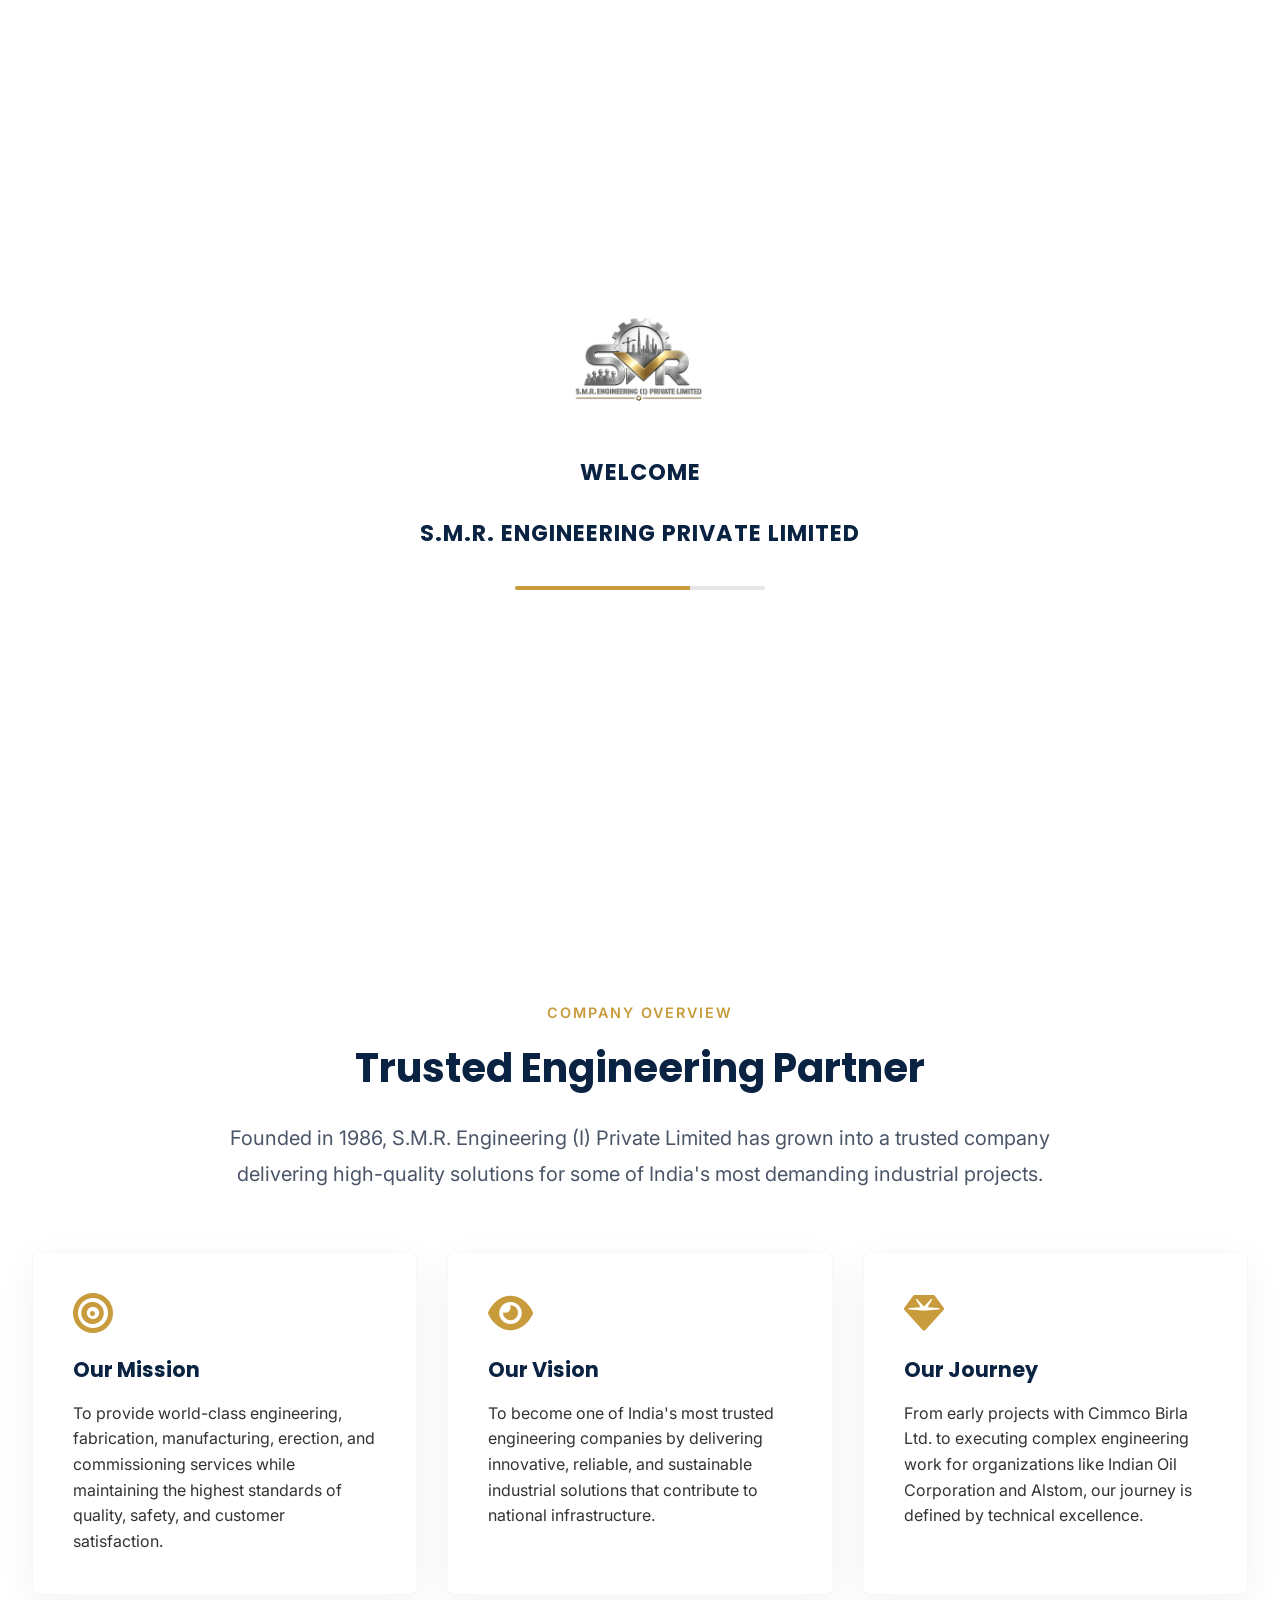
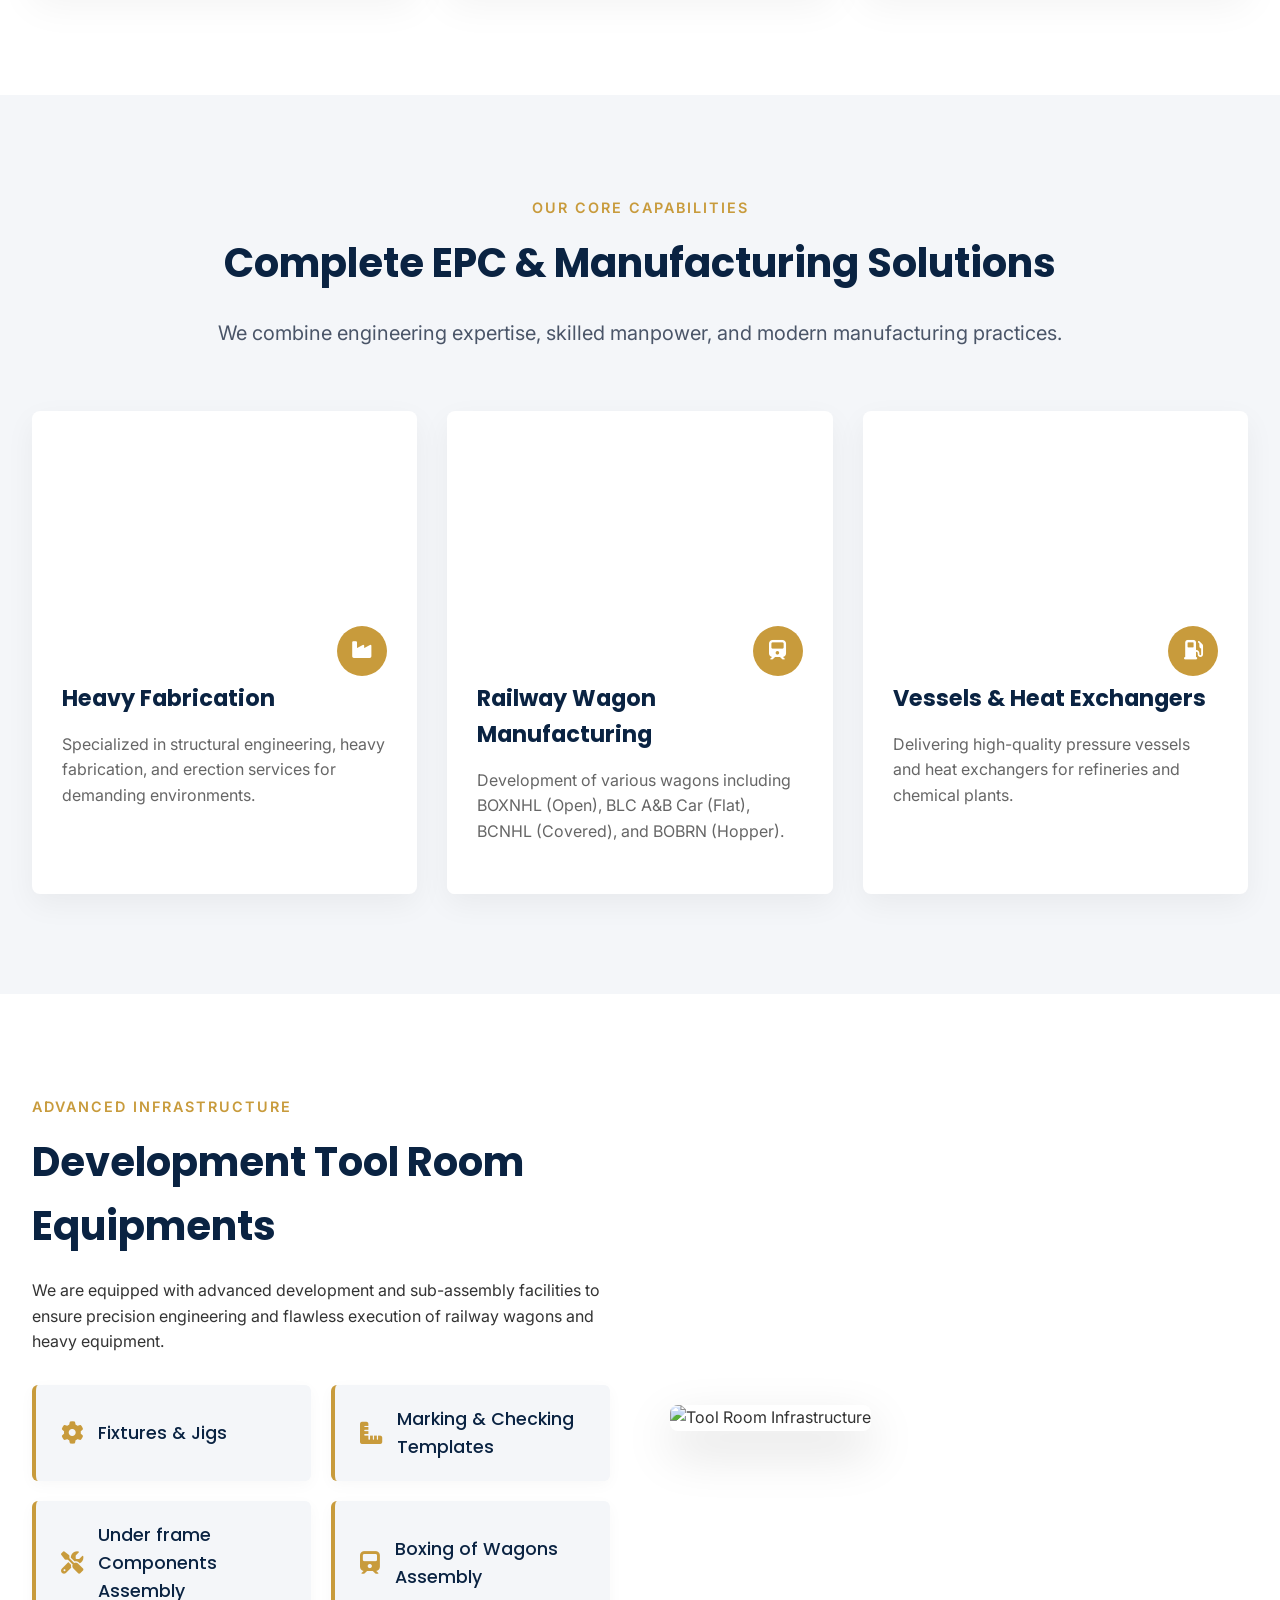
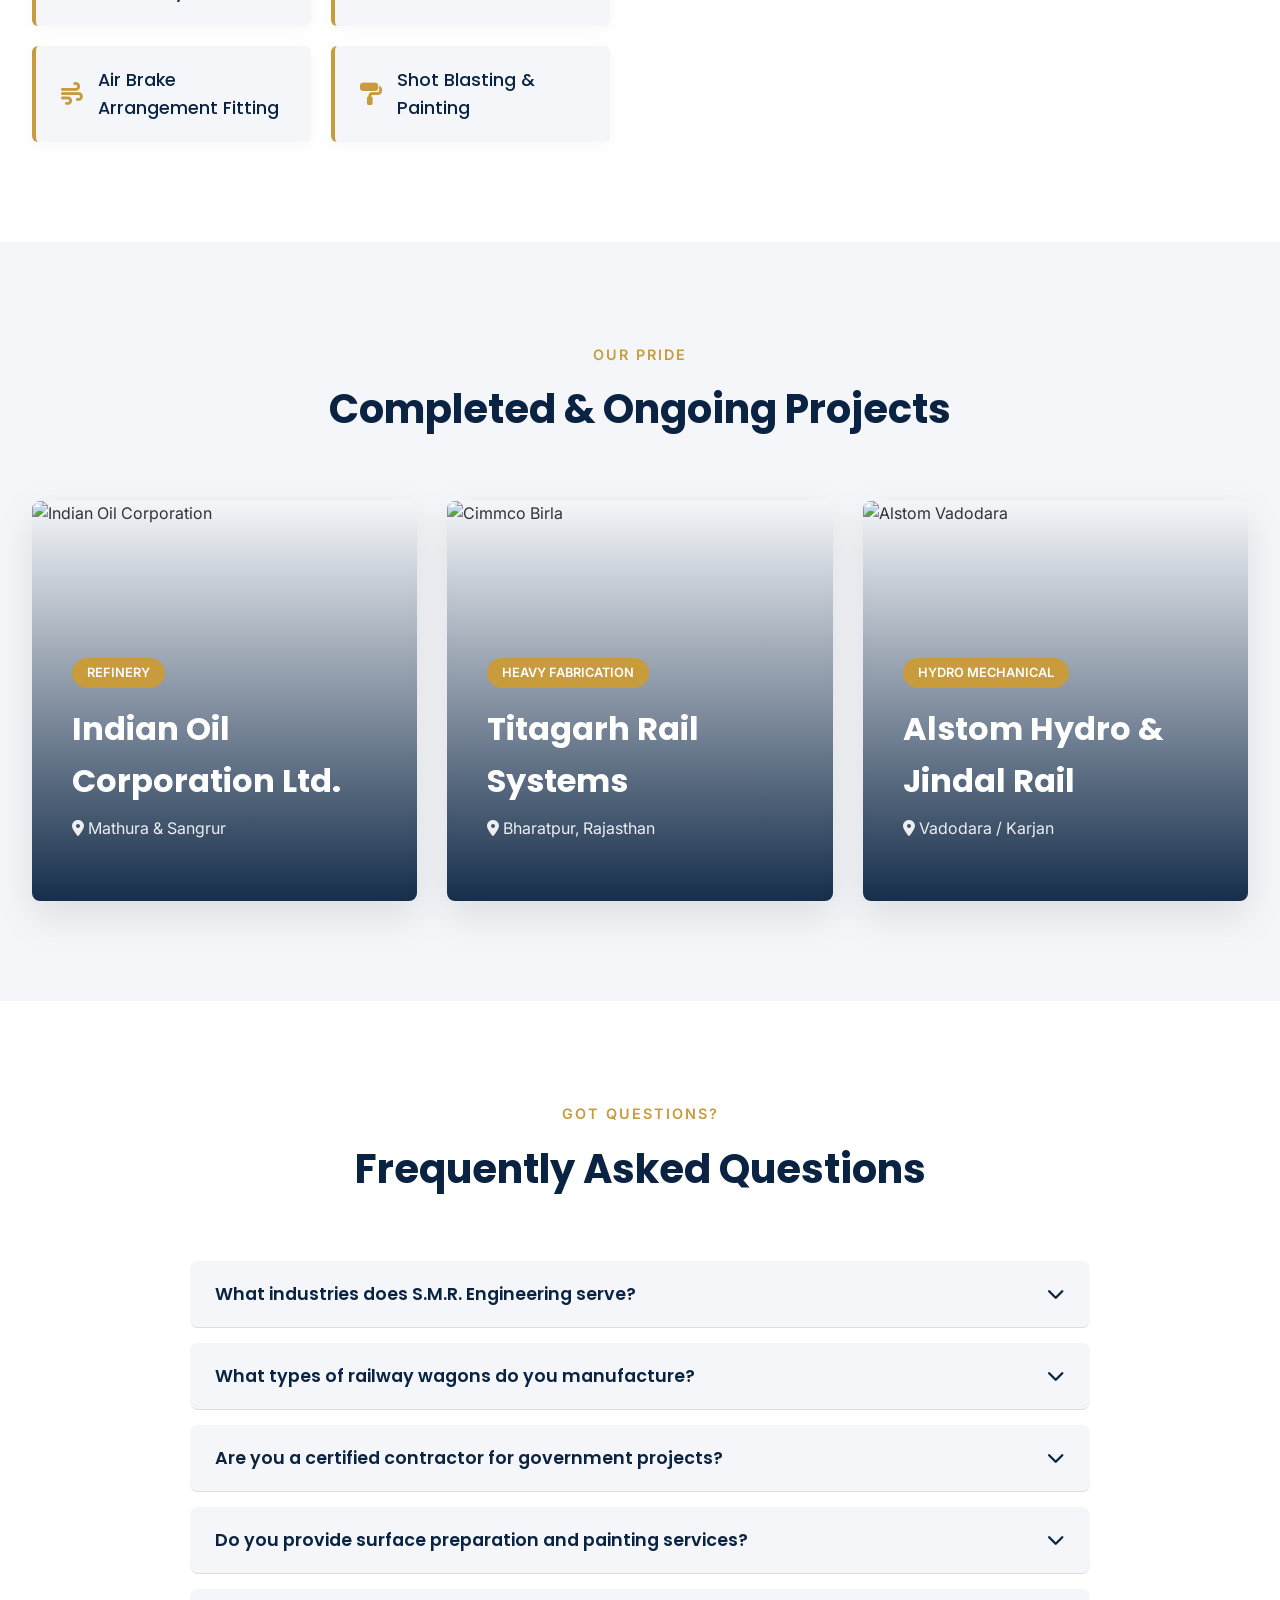
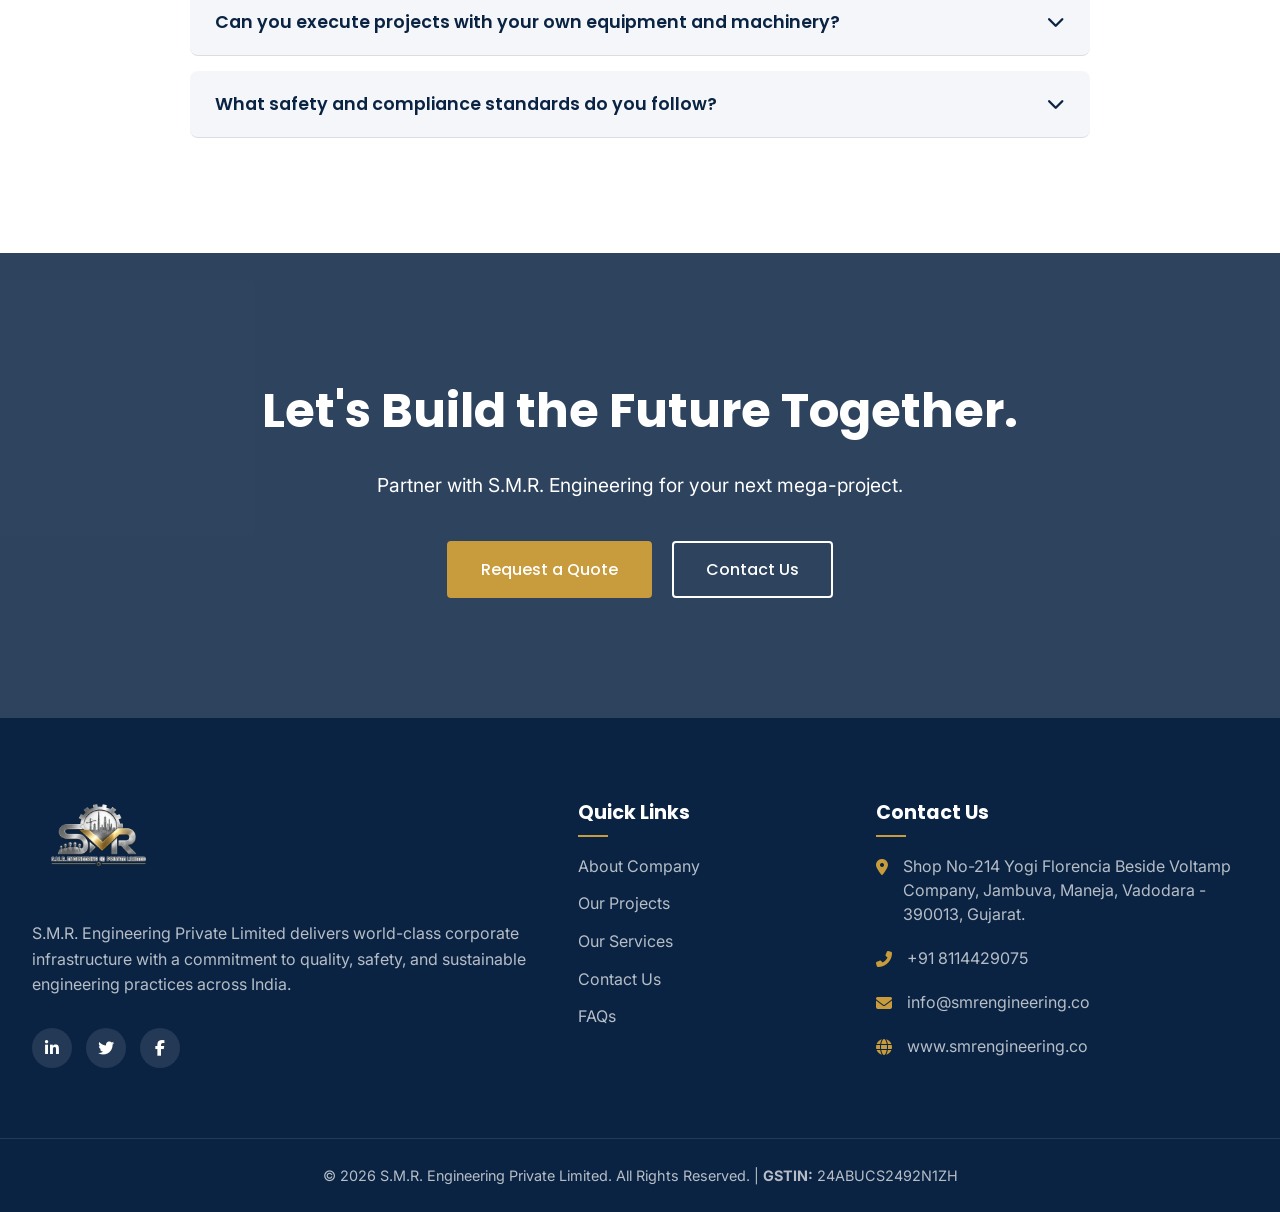
==== index.html @ 64e27d2d "Add files via upload" ====
<!DOCTYPE html>
<html lang="en">
<head>
    <meta charset="UTF-8">
    <meta name="viewport" content="width=device-width, initial-scale=1.0">
    <title>S.M.R. Engineering (I) Private Limited | Engineering Excellence</title>
    <!-- Google Fonts -->
    <link href="https://fonts.googleapis.com/css2?family=Inter:wght@300;400;500;600&family=Poppins:wght@400;500;600;700&display=swap" rel="stylesheet">
    <!-- FontAwesome -->
    <link rel="stylesheet" href="https://cdnjs.cloudflare.com/ajax/libs/font-awesome/6.4.0/css/all.min.css">
    <link rel="stylesheet" href="style.css">
    
    <!-- Custom Styles for Preloader & New Fixes -->
    <style>
        /* Preloader Styles */
        .preloader {
            position: fixed; top: 0; left: 0; width: 100%; height: 100vh;
            background-color: var(--white); z-index: 999999;
            display: flex; justify-content: center; align-items: center;
        }
        .preloader-content {
            text-align: center; display: flex; flex-direction: column;
            align-items: center; gap: 15px;
        }
        .preloader-logo {
            max-height: 120px; width: auto; opacity: 0; transform: translateY(20px);
        }
        .preloader-text {
            font-family: var(--font-primary); color: var(--navy);
            font-size: 1.4rem; font-weight: 700; letter-spacing: 1px;
            opacity: 0; transform: translateY(20px); margin-top: 10px;
        }
        .loading-bar-container {
            width: 250px; height: 4px; background: rgba(0, 0, 0, 0.1);
            border-radius: 4px; margin-top: 20px; overflow: hidden; opacity: 0;
        }
        .loading-progress {
            width: 0%; height: 100%; background: var(--gold);
        }

        /* Logo Adjustment - Increased Size */
        .logo {
            display: flex;
            align-items: center;
        }
        .logo img {
            max-height: 90px;
            width: auto;
            object-fit: contain;
            transition: all 0.3s ease;
        }

        /* Navbar background adjust for bigger logo */
        .navbar.scrolled .logo img {
            max-height: 70px; 
        }

        /* Hero Section Adjustments - Fixed Overlap & Text Alignment */
        .hero {
            position: relative;
            height: 100vh;
            min-height: 750px;
            display: flex;
            align-items: center;
            justify-content: flex-start;
            overflow: hidden;
            padding-top: 120px; 
        }
        .hero-bg {
            position: absolute; top: 0; left: 0; width: 100%; height: 100%;
            background: url('https://images.unsplash.com/photo-1504307651254-35680f356dfd?auto=format&fit=crop&w=1920&q=80') center/cover no-repeat;
            z-index: 1;
        }
        .hero-overlay {
            position: absolute; top: 0; left: 0; width: 100%; height: 100%;
            background: linear-gradient(90deg, rgba(10,35,66,0.95) 0%, rgba(10,35,66,0.75) 50%, rgba(10,35,66,0.4) 100%); 
            z-index: 2;
        }
        .hero-content {
            position: relative; 
            z-index: 3; 
            color: var(--white); 
            max-width: 900px; /* Increased width to prevent awkward text breaking */
            text-align: left;
            margin-top: 20px; 
        }
        
        /* Typography spacing adjustments in hero */
        .hero-subtitle {
            margin-bottom: 20px;
            font-size: 1.3rem;
        }
        .hero-title {
            margin-bottom: 30px;
            line-height: 1.15;
            white-space: nowrap; /* Prevents random word drops if container gets small */
        }
        .hero-desc {
            margin-bottom: 40px;
            font-size: 1.25rem;
            max-width: 750px; 
            line-height: 1.7;
            white-space: normal;
        }
        
        /* Modernized About Section Text */
        .modern-lead-text {
            font-family: var(--font-secondary);
            font-size: 1.25rem;
            color: #4a5568;
            max-width: 900px;
            margin: 20px auto 40px;
            line-height: 1.8;
            font-weight: 400;
            text-align: center;
        }

        /* Tool Room Grid Layout (Pop-out Cards) */
        .tool-room-grid {
            display: grid;
            grid-template-columns: repeat(2, 1fr);
            gap: 20px;
            margin-top: 30px;
        }
        .tool-card {
            background: var(--light-gray);
            padding: 20px 25px;
            border-left: 4px solid var(--gold);
            display: flex;
            align-items: center;
            gap: 15px;
            font-family: var(--font-primary);
            font-size: 1.1rem;
            font-weight: 500;
            color: var(--navy);
            border-radius: 6px;
            box-shadow: 0 4px 15px rgba(0,0,0,0.03);
            transition: box-shadow 0.3s ease;
        }
        .tool-card:hover { box-shadow: 0 10px 25px rgba(0,0,0,0.1); }
        .tool-card i { color: var(--gold); font-size: 1.4rem; }

        /* Extended Grid Styles */
        .projects-grid-large, .services-grid-large {
            display: grid;
            grid-template-columns: repeat(auto-fit, minmax(350px, 1fr));
            gap: 30px;
            margin-top: 40px;
        }
        
        /* FAQ Section Styles */
        .faq-section { background-color: var(--white); }
        .faq-container { max-width: 900px; margin: 0 auto; }
        .faq-item {
            border-bottom: 1px solid rgba(0,0,0,0.1);
            margin-bottom: 15px; border-radius: 8px;
            background: var(--light-gray); overflow: hidden;
        }
        .faq-question {
            width: 100%; text-align: left; padding: 20px 25px;
            background: none; border: none; font-size: 1.1rem;
            font-family: var(--font-primary); font-weight: 600;
            color: var(--navy); cursor: pointer;
            display: flex; justify-content: space-between; align-items: center;
            transition: var(--transition);
        }
        .faq-question:hover { color: var(--gold); }
        .faq-question.active i { transform: rotate(180deg); }
        .faq-answer {
            max-height: 0; overflow: hidden; transition: max-height 0.4s ease-out;
            background: var(--white); padding: 0 25px;
        }
        .faq-answer p { padding: 15px 0 25px 0; color: var(--dark-gray); }

        /* Footer Extra Styling */
        .footer-col ul.contact-info li { margin-bottom: 20px; line-height: 1.5; }

        @media (max-width: 992px) {
            .hero-title { white-space: normal; } /* Allow wrapping on tablets/mobile */
        }

        @media (max-width: 768px) {
            .tool-room-grid { grid-template-columns: 1fr; }
            .hero-content { text-align: center; margin: 0 auto; }
            .preloader-text { font-size: 1.1rem; padding: 0 15px; }
            .logo img { max-height: 60px; }
            .hero-title { white-space: normal; font-size: 2.8rem; }
        }
    </style>
</head>
<body>
    <!-- PRELOADER -->
    <div class="preloader">
        <div class="preloader-content">
            <img src="logo.png" alt="S.M.R. Engineering Logo" class="preloader-logo">
                        <h2 class="preloader-text">WELCOME</h2>
                         <h2 class="preloader-text">S.M.R. ENGINEERING PRIVATE LIMITED</h2>

            <div class="loading-bar-container">
                <div class="loading-progress"></div>
            </div>
        </div>
    </div>

    <!-- Custom Cursor & Scroll Progress -->
    <div class="cursor"></div>
    <div class="scroll-progress"></div>

    <!-- Navigation -->
    <header class="navbar">
        <div class="container nav-container">
            <a href="#" class="logo">
                <img src="logo.png" alt="S.M.R. Engineering Logo">
            </a>
            <nav class="nav-links">
                <a href="index.html" class="active">Home</a>
                <a href="about.html">About</a>
               
                    <a href="services.html">Services</a>
                    
                
                <a href="projects.html">Projects</a>
                <a href="contact.html">Contact</a>
            </nav>
            <div class="nav-actions">
                <i class="fas fa-search search-icon"></i>
                <a href="contact.html" class="btn btn-primary">Get In Touch</a>
                <div class="hamburger"><i class="fas fa-bars"></i></div>
            </div>
        </div>
    </header>

    <!-- Hero Section -->
    <section id="home" class="hero">
        <div class="hero-bg"></div>
        <div class="hero-overlay"></div>
        <div class="floating-shapes">
            <div class="shape shape-1"></div>
            <div class="shape shape-2"></div>
        </div>
        <div class="container hero-content">
            <h2 class="hero-subtitle gs-reveal">Engineering Excellence Since 1986</h2>
            
            <!-- FIXED HERO TITLE: Broken perfectly into two lines -->
            <h1 class="hero-title gs-reveal">Delivering Solutions <br>for <span>India's Infrastructure</span></h1>
            
            <p class="hero-desc gs-reveal">Precision-engineered manufacturing, fabrication, erection, and commissioning solutions for the energy, railway, and industrial sectors.</p>
            <div class="hero-btns gs-reveal">
                <a href="#services" class="btn btn-primary">Explore Capabilities</a>
                <a href="#projects" class="btn btn-secondary">View All Projects</a>
            </div>
        </div>
    </section>

    <!-- About Section -->
    <section id="about" class="about section-padding">
        <div class="container">
            <div class="section-heading text-center gs-fade-up">
                <span class="gold-text">Company Overview</span>
                <h2>Trusted Engineering Partner</h2>
                <p class="modern-lead-text">Founded in 1986, S.M.R. Engineering (I) Private Limited has grown into a trusted company delivering high-quality solutions for some of India's most demanding industrial projects.</p>
            </div>
            <div class="about-grid">
                <div class="about-card gs-fade-up">
                    <i class="fas fa-bullseye gold-text"></i>
                    <h3>Our Mission</h3>
                    <p>To provide world-class engineering, fabrication, manufacturing, erection, and commissioning services while maintaining the highest standards of quality, safety, and customer satisfaction.</p>
                </div>
                <div class="about-card gs-fade-up" data-delay="0.2">
                    <i class="fas fa-eye gold-text"></i>
                    <h3>Our Vision</h3>
                    <p>To become one of India's most trusted engineering companies by delivering innovative, reliable, and sustainable industrial solutions that contribute to national infrastructure.</p>
                </div>
                <div class="about-card gs-fade-up" data-delay="0.4">
                    <i class="fas fa-gem gold-text"></i>
                    <h3>Our Journey</h3>
                    <p>From early projects with Cimmco Birla Ltd. to executing complex engineering work for organizations like Indian Oil Corporation and Alstom, our journey is defined by technical excellence.</p>
                </div>
            </div>
        </div>
    </section>

    <!-- Comprehensive Services Section -->
    <section id="services" class="services section-padding bg-light">
        <div class="container">
            <div class="section-heading text-center gs-fade-up">
                <span class="gold-text">Our Core Capabilities</span>
                <h2>Complete EPC & Manufacturing Solutions</h2>
                <p class="modern-lead-text">We combine engineering expertise, skilled manpower, and modern manufacturing practices.</p>
            </div>
            <div class="services-grid-large">
                <div class="service-card gs-fade-up">
                    <div class="service-img" style="background-image: url('https://encrypted-tbn0.gstatic.com/images?q=tbn:ANd9GcSjvYBiseQlT4RLJudon-toMtkD04hucP8PpcgljCnPtg&s=10')"></div>
                    <div class="service-content">
                        <i class="fas fa-industry service-icon"></i>
                        <h3>Heavy Fabrication</h3>
                        <p>Specialized in structural engineering, heavy fabrication, and erection services for demanding environments.</p>
                    </div>
                </div>
                <div class="service-card gs-fade-up">
                    <div class="service-img" style="background-image: url('https://images.unsplash.com/photo-1581094288338-2314dddb7ece?auto=format&fit=crop&w=800&q=80')"></div>
                    <div class="service-content">
                        <i class="fas fa-train service-icon"></i>
                        <h3>Railway Wagon Manufacturing</h3>
                        <p>Development of various wagons including BOXNHL (Open), BLC A&B Car (Flat), BCNHL (Covered), and BOBRN (Hopper).</p>
                    </div>
                </div>
                <div class="service-card gs-fade-up">
                    <div class="service-img" style="background-image: url('https://images.unsplash.com/photo-1486406146926-c627a92ad1ab?auto=format&fit=crop&w=800&q=80')"></div>
                    <div class="service-content">
                        <i class="fas fa-gas-pump service-icon"></i>
                        <h3>Vessels & Heat Exchangers</h3>
                        <p>Delivering high-quality pressure vessels and heat exchangers for refineries and chemical plants.</p>
                    </div>
                </div>
            </div>
        </div>
    </section>

    <!-- Deep Capabilities (Tool Room & Infrastructure) -->
    <section class="section-padding">
        <div class="container why-container">
            <div class="why-content gs-fade-right">
                <span class="gold-text">Advanced Infrastructure</span>
                <h2>Development Tool Room Equipments</h2>
                <p>We are equipped with advanced development and sub-assembly facilities to ensure precision engineering and flawless execution of railway wagons and heavy equipment.</p>
                
                <div class="tool-room-grid">
                    <div class="tool-card gs-pop-out"><i class="fas fa-cog"></i> <span>Fixtures & Jigs</span></div>
                    <div class="tool-card gs-pop-out" data-delay="0.1"><i class="fas fa-ruler-combined"></i> <span>Marking & Checking Templates</span></div>
                    <div class="tool-card gs-pop-out" data-delay="0.2"><i class="fas fa-tools"></i> <span>Under frame Components Assembly</span></div>
                    <div class="tool-card gs-pop-out" data-delay="0.3"><i class="fas fa-train"></i> <span>Boxing of Wagons Assembly</span></div>
                    <div class="tool-card gs-pop-out" data-delay="0.4"><i class="fas fa-wind"></i> <span>Air Brake Arrangement Fitting</span></div>
                    <div class="tool-card gs-pop-out" data-delay="0.5"><i class="fas fa-paint-roller"></i> <span>Shot Blasting & Painting</span></div>
                </div>

            </div>
            <div class="why-image gs-fade-left">
                <img src="https://images.unsplash.com/photo-1531834685032-c34bf0d84c77?auto=format&fit=crop&w=1000&q=80" alt="Tool Room Infrastructure">
            </div>
        </div>
    </section>

    <!-- Comprehensive Projects Section -->
    <section id="projects" class="projects section-padding bg-light">
        <div class="container">
            <div class="section-heading text-center gs-fade-up">
                <span class="gold-text">Our Pride</span>
                <h2>Completed & Ongoing Projects</h2>
            </div>
            <div class="projects-grid-large">
                <div class="project-card gs-fade-up">
                    <img src="https://encrypted-tbn0.gstatic.com/images?q=tbn:ANd9GcSYn88-HJPNVUhd5ekK2JfJVM6t_qZe7926KegOgPh8jA&s=10" alt="Indian Oil Corporation">
                    <div class="project-overlay">
                        <span class="project-category">Refinery</span>
                        <h3>Indian Oil Corporation Ltd.</h3>
                        <p><i class="fas fa-map-marker-alt"></i> Mathura & Sangrur</p>
                    </div>
                </div>
                <div class="project-card gs-fade-up" data-delay="0.1">
                    <img src="https://images.unsplash.com/photo-1486325212027-8081e485255e?auto=format&fit=crop&w=800&q=80" alt="Cimmco Birla">
                    <div class="project-overlay">
                        <span class="project-category">Heavy Fabrication</span>
                        <h3>Titagarh Rail Systems</h3>
                        <p><i class="fas fa-map-marker-alt"></i> Bharatpur, Rajasthan</p>
                    </div>
                </div>
                <div class="project-card gs-fade-up" data-delay="0.2">
                    <img src="https://images.unsplash.com/photo-1581094288338-2314dddb7ece?auto=format&fit=crop&w=800&q=80" alt="Alstom Vadodara">
                    <div class="project-overlay">
                        <span class="project-category">Hydro Mechanical</span>
                        <h3>Alstom Hydro & Jindal Rail</h3>
                        <p><i class="fas fa-map-marker-alt"></i> Vadodara / Karjan</p>
                    </div>
                </div>
            </div>
        </div>
    </section>

    <!-- FAQs Section -->
    <section id="faq" class="faq-section section-padding">
        <div class="container">
            <div class="section-heading text-center gs-fade-up">
                <span class="gold-text">Got Questions?</span>
                <h2>Frequently Asked Questions</h2>
            </div>
            <div class="faq-container">
                <div class="faq-item gs-fade-up">
                    <button class="faq-question">What industries does S.M.R. Engineering serve? <i class="fas fa-chevron-down"></i></button>
                    <div class="faq-answer">
                        <p>We provide engineering, fabrication, and erection solutions for a wide range of industries including Infrastructure, Energy (Refineries), Railways, Cement Plants, and Heavy Engineering sectors.</p>
                    </div>
                </div>
                <div class="faq-item gs-fade-up">
                    <button class="faq-question">What types of railway wagons do you manufacture? <i class="fas fa-chevron-down"></i></button>
                    <div class="faq-answer">
                        <p>We specialize in the development of various wagons such as BOXNHL (Open), BLC A&B Car (Flat), BCNHL (Covered), and BOBRN (Hopper).</p>
                    </div>
                </div>
                <div class="faq-item gs-fade-up">
                    <button class="faq-question">Are you a certified contractor for government projects? <i class="fas fa-chevron-down"></i></button>
                    <div class="faq-answer">
                        <p>Yes, S.M.R. Engineering Co. is registered as an approved Class 'A' contractor with the Government of India and various private sector organizations.</p>
                    </div>
                </div>
                <div class="faq-item gs-fade-up">
                    <button class="faq-question">Do you provide surface preparation and painting services? <i class="fas fa-chevron-down"></i></button>
                    <div class="faq-answer">
                        <p>Yes, we have complete in-house facilities for Shot/Sand blasting and Painting works for heavy structural and mechanical equipment.</p>
                    </div>
                </div>
                <div class="faq-item gs-fade-up">
                    <button class="faq-question">Can you execute projects with your own equipment and machinery? <i class="fas fa-chevron-down"></i></button>
                    <div class="faq-answer">
                        <p>Yes, our company has the potential and flexibility to execute works with or without our own equipment, depending on project requirements. Consumables are provided free of cost.</p>
                    </div>
                </div>
                <div class="faq-item gs-fade-up">
                    <button class="faq-question">What safety and compliance standards do you follow? <i class="fas fa-chevron-down"></i></button>
                    <div class="faq-answer">
                        <p>We maintain a strong focus on safety, quality, and strict adherence to global standards. We also hold proper Labour Licenses equipped with E.S.I & P.F. facilities for our workforce.</p>
                    </div>
                </div>
            </div>
        </div>
    </section>

    <!-- CTA Section -->
    <section id="contact" class="cta">
        <div class="cta-overlay"></div>
        <div class="container cta-content text-center gs-fade-up">
            <h2>Let's Build the Future Together.</h2>
            <p>Partner with S.M.R. Engineering for your next mega-project.</p>
            <div class="cta-btns">
                <a href="#" class="btn btn-primary">Request a Quote</a>
                <a href="mailto:info@smrengineering.co" class="btn btn-secondary">Contact Us</a>
            </div>
        </div>
    </section>
    
    <!-- Footer Section -->
    <footer class="footer">
        <div class="container footer-grid">
            <div class="footer-col brand-col">
                <a href="#" class="logo">
                    <img src="logo.png" alt="S.M.R. Engineering Logo">
                </a>
                <p style="margin-top: 15px;">S.M.R. Engineering Private Limited delivers world-class corporate infrastructure with a commitment to quality, safety, and sustainable engineering practices across India.</p>
                <div class="social-links">
                    <a href="#"><i class="fab fa-linkedin-in"></i></a>
                    <a href="#"><i class="fab fa-twitter"></i></a>
                    <a href="#"><i class="fab fa-facebook-f"></i></a>
                </div>
            </div>
            <div class="footer-col">
                <h4>Quick Links</h4>
                <ul>
                    <li><a href="about.html">About Company</a></li>
                    <li><a href="projects.html">Our Projects</a></li>
                    <li><a href="services.html">Our Services</a></li>
                    <li><a href="contact.html">Contact Us</a></li>
                    <li><a href="faq.html">FAQs</a></li>
                </ul>
            </div>
            <div class="footer-col">
                <h4>Contact Us</h4>
                <ul class="contact-info">
                    <li><i class="fas fa-map-marker-alt"></i> Shop No-214 Yogi Florencia Beside Voltamp Company, Jambuva, Maneja, Vadodara - 390013, Gujarat.</li>
                    <li><i class="fas fa-phone-alt"></i> +91 8114429075</li>
                    <li><i class="fas fa-envelope"></i> info@smrengineering.co</li>
                    <li><i class="fas fa-globe"></i> www.smrengineering.co</li>
                </ul>
            </div>
        </div>
        <div class="footer-bottom">
            <div class="container text-center">
                <p>&copy; 2026 S.M.R. Engineering Private Limited. All Rights Reserved. | <strong>GSTIN:</strong> 24ABUCS2492N1ZH</p>
            </div>
        </div>
    </footer>

    <!-- GSAP & ScrollTrigger -->
    <script src="https://cdnjs.cloudflare.com/ajax/libs/gsap/3.12.2/gsap.min.js"></script>
    <script src="https://cdnjs.cloudflare.com/ajax/libs/gsap/3.12.2/ScrollTrigger.min.js"></script>
    <!-- Lenis Smooth Scroll -->
    <script src="https://cdn.jsdelivr.net/gh/studio-freight/lenis@1.0.19/bundled/lenis.min.js"></script>
    <!-- Custom JS -->
    <script src="script.js"></script>
    
    <!-- Script for Preloader, Interactions, and New Animations -->
    <script>
        document.addEventListener('DOMContentLoaded', () => {
            // Preloader GSAP Animation Sequence
            const tlPreloader = gsap.timeline({
                onComplete: () => {
                    document.querySelector('.preloader').style.display = 'none';
                }
            });

            tlPreloader.to('.preloader-logo, .preloader-text', {
                y: 0,
                opacity: 1,
                duration: 0.8,
                stagger: 0.2,
                ease: "power3.out"
            })
            .to('.loading-bar-container', { opacity: 1, duration: 0.3 })
            .to('.loading-progress', { width: '100%', duration: 1.2, ease: "power2.inOut" })
            .to('.preloader', {
                yPercent: -100, 
                duration: 0.8,
                ease: "power4.inOut",
                delay: 0.2
            });

            // FAQ Toggle Logic
            const faqQuestions = document.querySelectorAll('.faq-question');
            faqQuestions.forEach(question => {
                question.addEventListener('click', () => {
                    faqQuestions.forEach(q => {
                        if(q !== question) {
                            q.classList.remove('active');
                            q.nextElementSibling.style.maxHeight = null;
                        }
                    });
                    question.classList.toggle('active');
                    const answer = question.nextElementSibling;
                    if (question.classList.contains('active')) {
                        answer.style.maxHeight = answer.scrollHeight + "px";
                    } else {
                        answer.style.maxHeight = null;
                    }
                });
            });

            // Pop-out Animation for Tool Room Cards
            gsap.utils.toArray('.gs-pop-out').forEach(element => {
                let delay = element.getAttribute('data-delay') || 0;
                gsap.from(element, {
                    scrollTrigger: {
                        trigger: element,
                        start: "top 85%",
                        toggleActions: "play none none reverse"
                    },
                    scale: 0.5,
                    opacity: 0,
                    duration: 0.8,
                    delay: Number(delay),
                    ease: "back.out(1.7)"
                });
            });
        });
    </script>
</body>
</html>
---- style.css ----
/* --- Variables & Setup --- */
:root {
    --navy: #0A2342;
    --navy-light: #12335c;
    --gold: #C89B3C;
    --gold-hover: #e0b04a;
    --light-gray: #f4f6f9;
    --dark-gray: #333;
    --white: #ffffff;
    --font-primary: 'Poppins', sans-serif;
    --font-secondary: 'Inter', sans-serif;
    --transition: all 0.3s cubic-bezier(0.25, 0.8, 0.25, 1);
}

* { margin: 0; padding: 0; box-sizing: border-box; }

html { scroll-behavior: initial; /* Lenis handles this */ }

body {
    font-family: var(--font-secondary);
    color: var(--dark-gray);
    background-color: var(--white);
    overflow-x: hidden;
    line-height: 1.6;
}

h1, h2, h3, h4, h5, h6 { font-family: var(--font-primary); }

a { text-decoration: none; color: inherit; transition: var(--transition); }
ul { list-style: none; }

.container {
    width: 100%;
    max-width: 1280px;
    margin: 0 auto;
    padding: 0 2rem;
}

.section-padding { padding: 100px 0; }
.text-center { text-align: center; }
.bg-light { background-color: var(--light-gray); }
.gold-text { color: var(--gold); font-weight: 600; font-size: 0.9rem; text-transform: uppercase; letter-spacing: 2px;}

/* --- Custom Cursor & Scroll Progress --- */
.cursor {
    position: fixed; width: 20px; height: 20px;
    border: 2px solid var(--gold); border-radius: 50%;
    pointer-events: none; z-index: 9999;
    transform: translate(-50%, -50%);
    transition: width 0.2s, height 0.2s; mix-blend-mode: difference;
}
.scroll-progress {
    position: fixed; top: 0; left: 0; width: 0%; height: 4px;
    background: var(--gold); z-index: 10000;
}

/* --- Buttons --- */
.btn {
    display: inline-block; padding: 14px 32px; font-family: var(--font-primary);
    font-weight: 500; border-radius: 4px; cursor: pointer; transition: var(--transition);
}
.btn-primary { background: var(--gold); color: var(--white); border: 2px solid var(--gold); }
.btn-primary:hover { background: transparent; color: var(--gold); }
.btn-secondary { background: transparent; color: var(--white); border: 2px solid var(--white); }
.btn-secondary:hover { background: var(--white); color: var(--navy); }
.btn-text { color: var(--gold); font-weight: 600; display: inline-flex; align-items: center; gap: 8px;}
.btn-text:hover { gap: 12px; }

/* --- Navbar --- */
.navbar {
    position: fixed; top: 0; width: 100%; z-index: 1000; padding: 20px 0;
    transition: var(--transition); border-bottom: 1px solid rgba(255,255,255,0.1);
}
.navbar.scrolled {
    padding: 15px 0; background: rgba(10, 35, 66, 0.85);
    backdrop-filter: blur(12px); border-bottom: 1px solid rgba(255,255,255,0.05);
    box-shadow: 0 10px 30px rgba(0,0,0,0.1);
}
.nav-container { display: flex; justify-content: space-between; align-items: center; }
.logo { font-size: 1.8rem; font-weight: 700; color: var(--white); font-family: var(--font-primary); }
.logo span { color: var(--gold); }
.nav-links { display: flex; gap: 30px; }
.nav-links a { color: var(--white); font-weight: 500; font-size: 0.95rem; position: relative;}
.nav-links a::after {
    content: ''; position: absolute; bottom: -5px; left: 0; width: 0;
    height: 2px; background: var(--gold); transition: var(--transition);
}
.nav-links a:hover::after, .nav-links a.active::after { width: 100%; }

.dropdown { position: relative; }
.dropdown-content {
    position: absolute; top: 100%; left: 0; background: var(--white);
    min-width: 200px; box-shadow: 0 15px 30px rgba(0,0,0,0.1);
    opacity: 0; visibility: hidden; transform: translateY(10px);
    transition: var(--transition); border-radius: 4px; overflow: hidden;
}
.dropdown:hover .dropdown-content { opacity: 1; visibility: visible; transform: translateY(0); }
.dropdown-content a {
    display: block; padding: 12px 20px; color: var(--navy); border-bottom: 1px solid #eee;
}
.dropdown-content a:hover { background: var(--light-gray); color: var(--gold); }
.dropdown-content a::after { display: none; }

.nav-actions { display: flex; align-items: center; gap: 20px; }
.search-icon { color: var(--white); cursor: pointer; }
.hamburger { display: none; color: var(--white); font-size: 1.5rem; cursor: pointer; }

/* --- Hero Section --- */
.hero {
    position: relative; height: 100vh; min-height: 700px;
    display: flex; align-items: center; justify-content: center; overflow: hidden;
}
.hero-bg {
    position: absolute; top: 0; left: 0; width: 100%; height: 100%;
    background: url('https://images.unsplash.com/photo-1541888086425-d81bb19240f5?auto=format&fit=crop&w=1920&q=80') center/cover;
    z-index: 1;
}
.hero-overlay {
    position: absolute; top: 0; left: 0; width: 100%; height: 100%;
    background: linear-gradient(90deg, rgba(10,35,66,0.9) 0%, rgba(10,35,66,0.6) 100%); z-index: 2;
}
.hero-content { position: relative; z-index: 3; color: var(--white); max-width: 800px; }
.hero-subtitle { color: var(--gold); font-size: 1.2rem; margin-bottom: 15px; letter-spacing: 2px;}
.hero-title { font-size: 4.5rem; line-height: 1.1; margin-bottom: 25px; }
.hero-title span { color: var(--gold); }
.hero-desc { font-size: 1.2rem; margin-bottom: 40px; opacity: 0.9; }
.hero-btns { display: flex; gap: 20px; }

.scroll-indicator {
    position: absolute; bottom: 40px; left: 50%; transform: translateX(-50%);
    z-index: 3; color: var(--white); text-align: center; font-size: 0.8rem; letter-spacing: 1px;
}
.mouse {
    width: 24px; height: 36px; border: 2px solid var(--white); border-radius: 12px;
    margin: 10px auto 0; position: relative;
}
.wheel {
    width: 4px; height: 8px; background: var(--gold); border-radius: 2px;
    position: absolute; top: 6px; left: 50%; transform: translateX(-50%);
    animation: scroll 1.5s infinite;
}
@keyframes scroll { 0% { top: 6px; opacity: 1; } 100% { top: 20px; opacity: 0; } }

/* --- About Section --- */
.section-heading { margin-bottom: 60px; }
.section-heading h2 { font-size: 2.5rem; color: var(--navy); margin-top: 10px; }
.about-grid { display: grid; grid-template-columns: repeat(3, 1fr); gap: 30px; }
.about-card {
    padding: 40px; background: var(--white); border-radius: 8px;
    box-shadow: 0 10px 40px rgba(0,0,0,0.05); transition: var(--transition);
    border: 1px solid rgba(0,0,0,0.03);
}
.about-card:hover { transform: translateY(-10px); box-shadow: 0 20px 50px rgba(0,0,0,0.1); border-color: var(--gold); }
.about-card i { font-size: 2.5rem; margin-bottom: 20px; }
.about-card h3 { font-size: 1.3rem; margin-bottom: 15px; color: var(--navy); }

/* --- Services Section --- */
.services-grid { display: grid; grid-template-columns: repeat(3, 1fr); gap: 30px; }
.service-card {
    background: var(--white); border-radius: 8px; overflow: hidden;
    box-shadow: 0 10px 30px rgba(0,0,0,0.05); transition: var(--transition);
}
.service-card:hover { transform: translateY(-10px); }
.service-img { height: 240px; background-size: cover; background-position: center; transition: var(--transition); }
.service-card:hover .service-img { transform: scale(1.05); }
.service-content { padding: 30px; position: relative; background: var(--white); z-index: 2;}
.service-icon {
    position: absolute; top: -25px; right: 30px; width: 50px; height: 50px;
    background: var(--gold); color: var(--white); display: flex; align-items: center;
    justify-content: center; font-size: 1.2rem; border-radius: 50%;
}
.service-content h3 { margin-bottom: 15px; color: var(--navy); font-size: 1.4rem;}
.service-content p { margin-bottom: 20px; color: #666; }

/* --- Why Us Section --- */
.why-container { display: flex; align-items: center; gap: 60px; }
.why-image { flex: 1; position: relative; }
.why-image img { width: 100%; border-radius: 8px; box-shadow: 0 20px 50px rgba(0,0,0,0.15); }
.experience-badge {
    position: absolute; bottom: -30px; right: -30px; background: var(--gold); color: var(--white);
    padding: 30px; border-radius: 8px; text-align: center; box-shadow: 0 15px 30px rgba(200, 155, 60, 0.3);
}
.experience-badge .number { display: block; font-size: 3rem; font-weight: 700; font-family: var(--font-primary); line-height: 1; }
.why-content { flex: 1; }
.why-content h2 { font-size: 2.5rem; color: var(--navy); margin: 10px 0 20px; }
.why-list { margin-top: 30px; }
.why-list li { margin-bottom: 15px; font-size: 1.1rem; display: flex; align-items: center; gap: 15px; font-weight: 500; color: var(--navy); }
.why-list i { color: var(--gold); font-size: 1.2rem; }

/* --- Stats Section --- */
.stats { background: var(--navy); color: var(--white); }
.stats-grid { display: grid; grid-template-columns: repeat(4, 1fr); gap: 30px; text-align: center; }
.stat-num { font-size: 4rem; font-weight: 700; color: var(--gold); font-family: var(--font-primary); line-height: 1; margin-bottom: 10px; }
.stat-num::after { content: '+'; }
.stat-text { font-size: 1.1rem; letter-spacing: 1px; opacity: 0.9; }

/* --- Projects Section --- */
.projects-grid { display: grid; grid-template-columns: repeat(2, 1fr); gap: 30px; }
.project-card {
    position: relative; border-radius: 8px; overflow: hidden; height: 400px;
    box-shadow: 0 15px 40px rgba(0,0,0,0.1); cursor: pointer;
}
.project-card img { width: 100%; height: 100%; object-fit: cover; transition: transform 0.6s ease; }
.project-card:hover img { transform: scale(1.1); }
.project-overlay {
    position: absolute; inset: 0; background: linear-gradient(to top, rgba(10,35,66,0.95), transparent);
    display: flex; flex-direction: column; justify-content: flex-end; padding: 40px; color: var(--white);
}
.project-category { background: var(--gold); padding: 5px 15px; border-radius: 20px; font-size: 0.8rem; font-weight: 600; width: max-content; margin-bottom: 15px; text-transform: uppercase; }
.project-overlay h3 { font-size: 2rem; margin-bottom: 10px; }
.project-overlay p { margin-bottom: 20px; opacity: 0.9; }
.project-overlay .btn { opacity: 0; transform: translateY(20px); transition: var(--transition); }
.project-card:hover .btn { opacity: 1; transform: translateY(0); }

/* --- Client Logos Marquee --- */
.clients { padding: 50px 0; background: var(--white); border-top: 1px solid #eee; overflow: hidden; }
.marquee { white-space: nowrap; overflow: hidden; position: relative; }
.marquee-content { display: inline-block; animation: marquee 20s linear infinite; }
.marquee-content h3 { display: inline-block; margin: 0 50px; color: #ccc; font-size: 2rem; text-transform: uppercase; font-family: var(--font-primary); }
@keyframes marquee { 0% { transform: translateX(0); } 100% { transform: translateX(-50%); } }

/* --- CTA Section --- */
.cta { position: relative; padding: 120px 0; background: url('https://images.unsplash.com/photo-1504307651254-35680f356dfd?auto=format&fit=crop&w=1920&q=80') fixed center/cover; }
.cta-overlay { position: absolute; inset: 0; background: rgba(10, 35, 66, 0.85); }
.cta-content { position: relative; z-index: 2; color: var(--white); }
.cta h2 { font-size: 3rem; margin-bottom: 20px; }
.cta p { font-size: 1.2rem; margin-bottom: 40px; }
.cta-btns { display: flex; justify-content: center; gap: 20px; }

/* --- Footer --- */
.footer { background: var(--navy); color: rgba(255,255,255,0.7); padding-top: 80px; }
.footer-grid { display: grid; grid-template-columns: 2fr 1fr 1.5fr; gap: 50px; margin-bottom: 60px; }
.brand-col .logo { display: block; margin-bottom: 20px; }
.brand-col p { margin-bottom: 30px; }
.social-links a {
    display: inline-flex; align-items: center; justify-content: center; width: 40px; height: 40px;
    background: rgba(255,255,255,0.1); color: var(--white); border-radius: 50%; margin-right: 10px; transition: var(--transition);
}
.social-links a:hover { background: var(--gold); transform: translateY(-3px); }
.footer-col h4 { color: var(--white); font-size: 1.2rem; margin-bottom: 25px; position: relative; }
.footer-col h4::after { content: ''; position: absolute; left: 0; bottom: -8px; width: 30px; height: 2px; background: var(--gold); }
.footer-col ul li { margin-bottom: 12px; }
.footer-col ul a:hover { color: var(--gold); padding-left: 5px; }
.contact-info li { display: flex; gap: 15px; margin-bottom: 15px; align-items: flex-start; }
.contact-info i { color: var(--gold); margin-top: 5px; }
.footer-bottom { border-top: 1px solid rgba(255,255,255,0.1); padding: 25px 0; font-size: 0.9rem; }

/* --- Responsive --- */
@media (max-width: 992px) {
    .nav-links, .nav-actions .btn { display: none; }
    .hamburger { display: block; }
    .hero-title { font-size: 3rem; }
    .about-grid, .services-grid, .stats-grid, .projects-grid { grid-template-columns: repeat(2, 1fr); }
    .why-container { flex-direction: column; }
    .why-image, .why-content { width: 100%; }
    .experience-badge { bottom: 20px; right: 20px; }
    .footer-grid { grid-template-columns: 1fr 1fr; }
}
@media (max-width: 768px) {
    .about-grid, .services-grid, .stats-grid, .projects-grid, .footer-grid { grid-template-columns: 1fr; }
    .hero-title { font-size: 2.5rem; }
    .hero-btns { flex-direction: column; width: 100%; }
    .btn { text-align: center; }
}
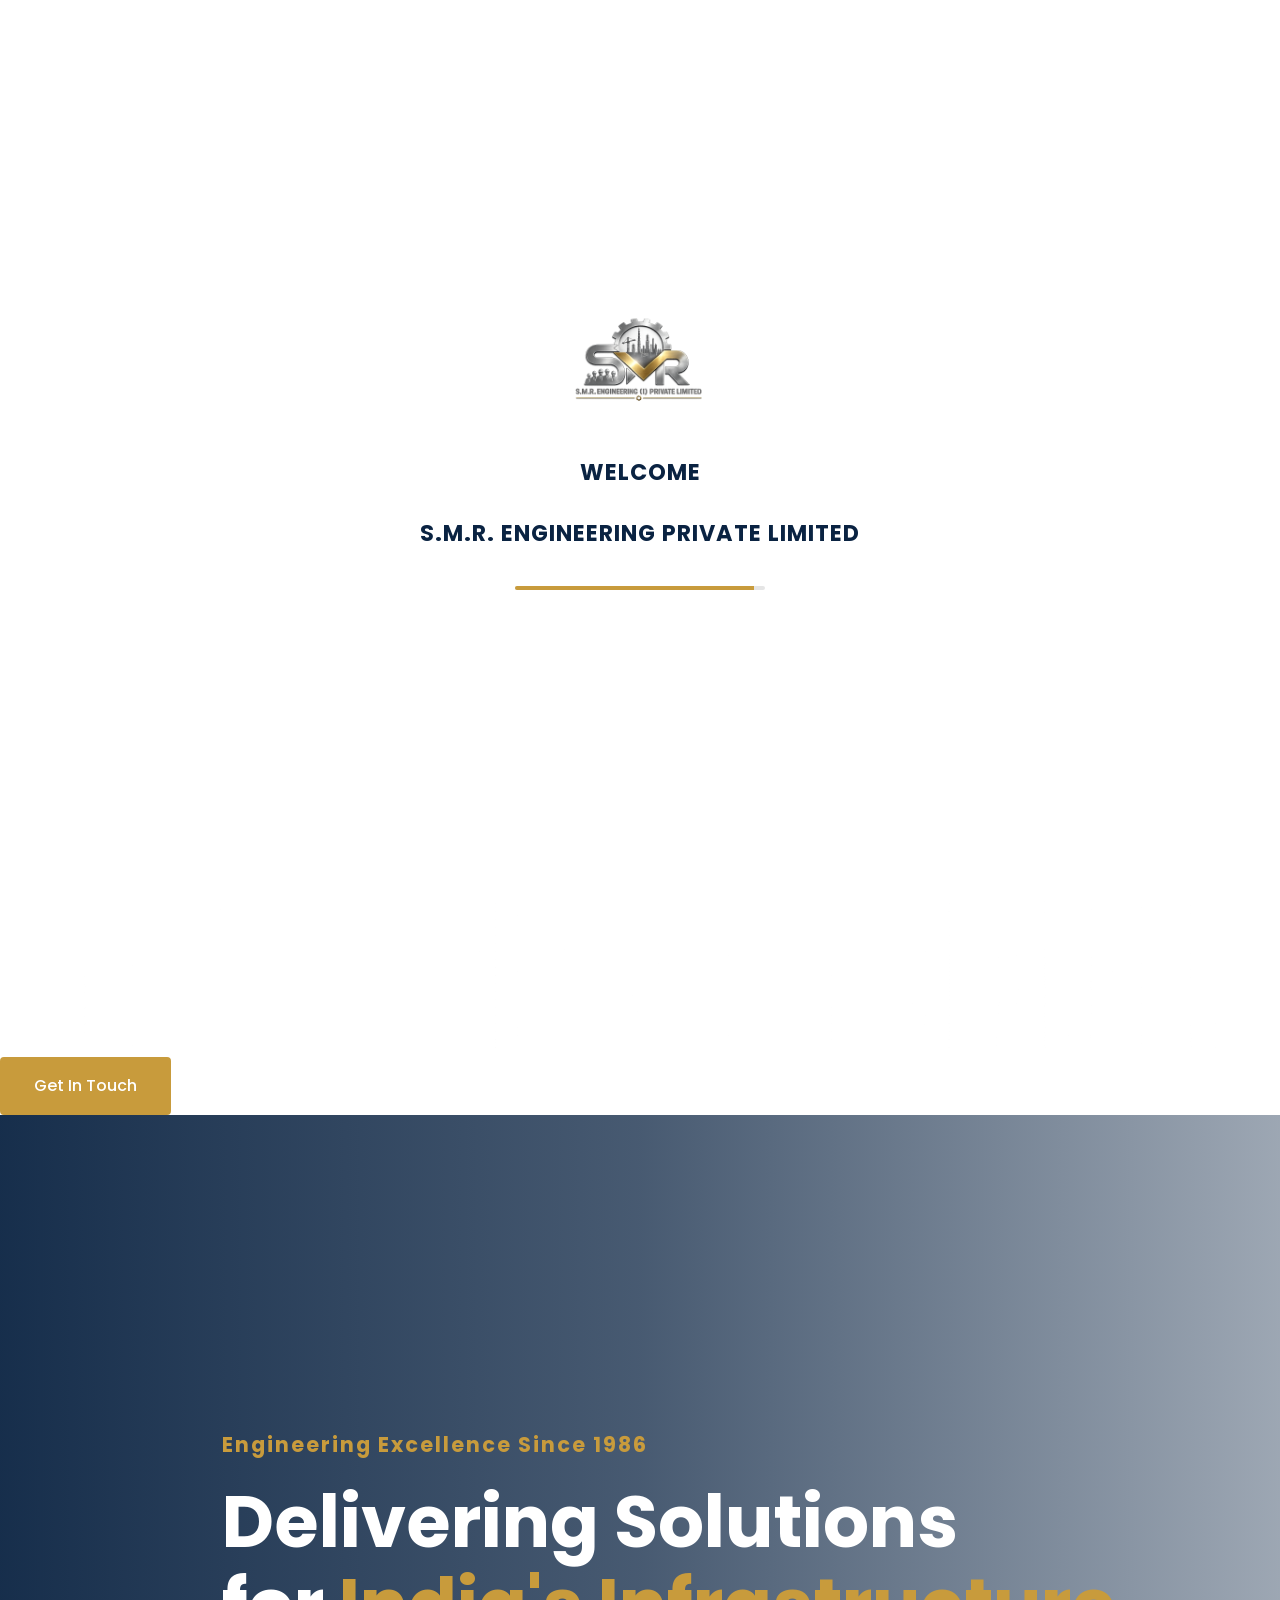
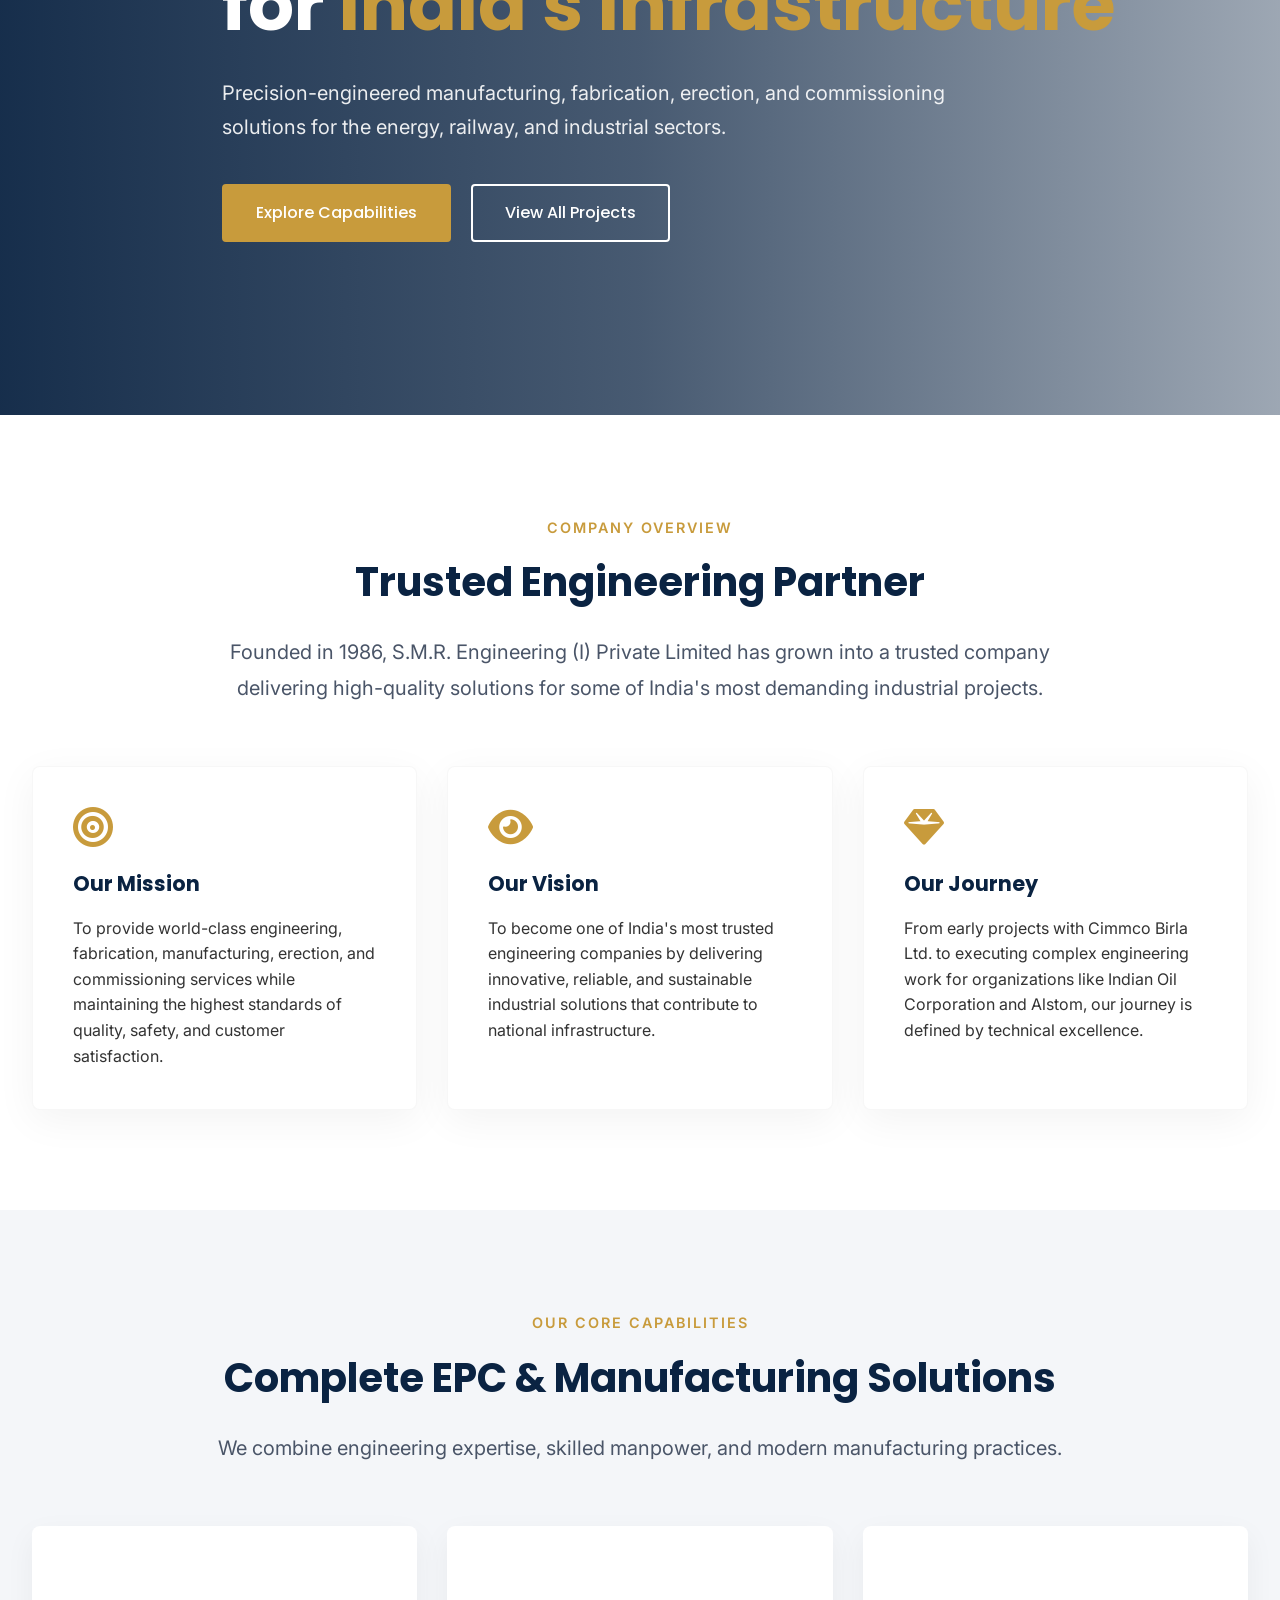
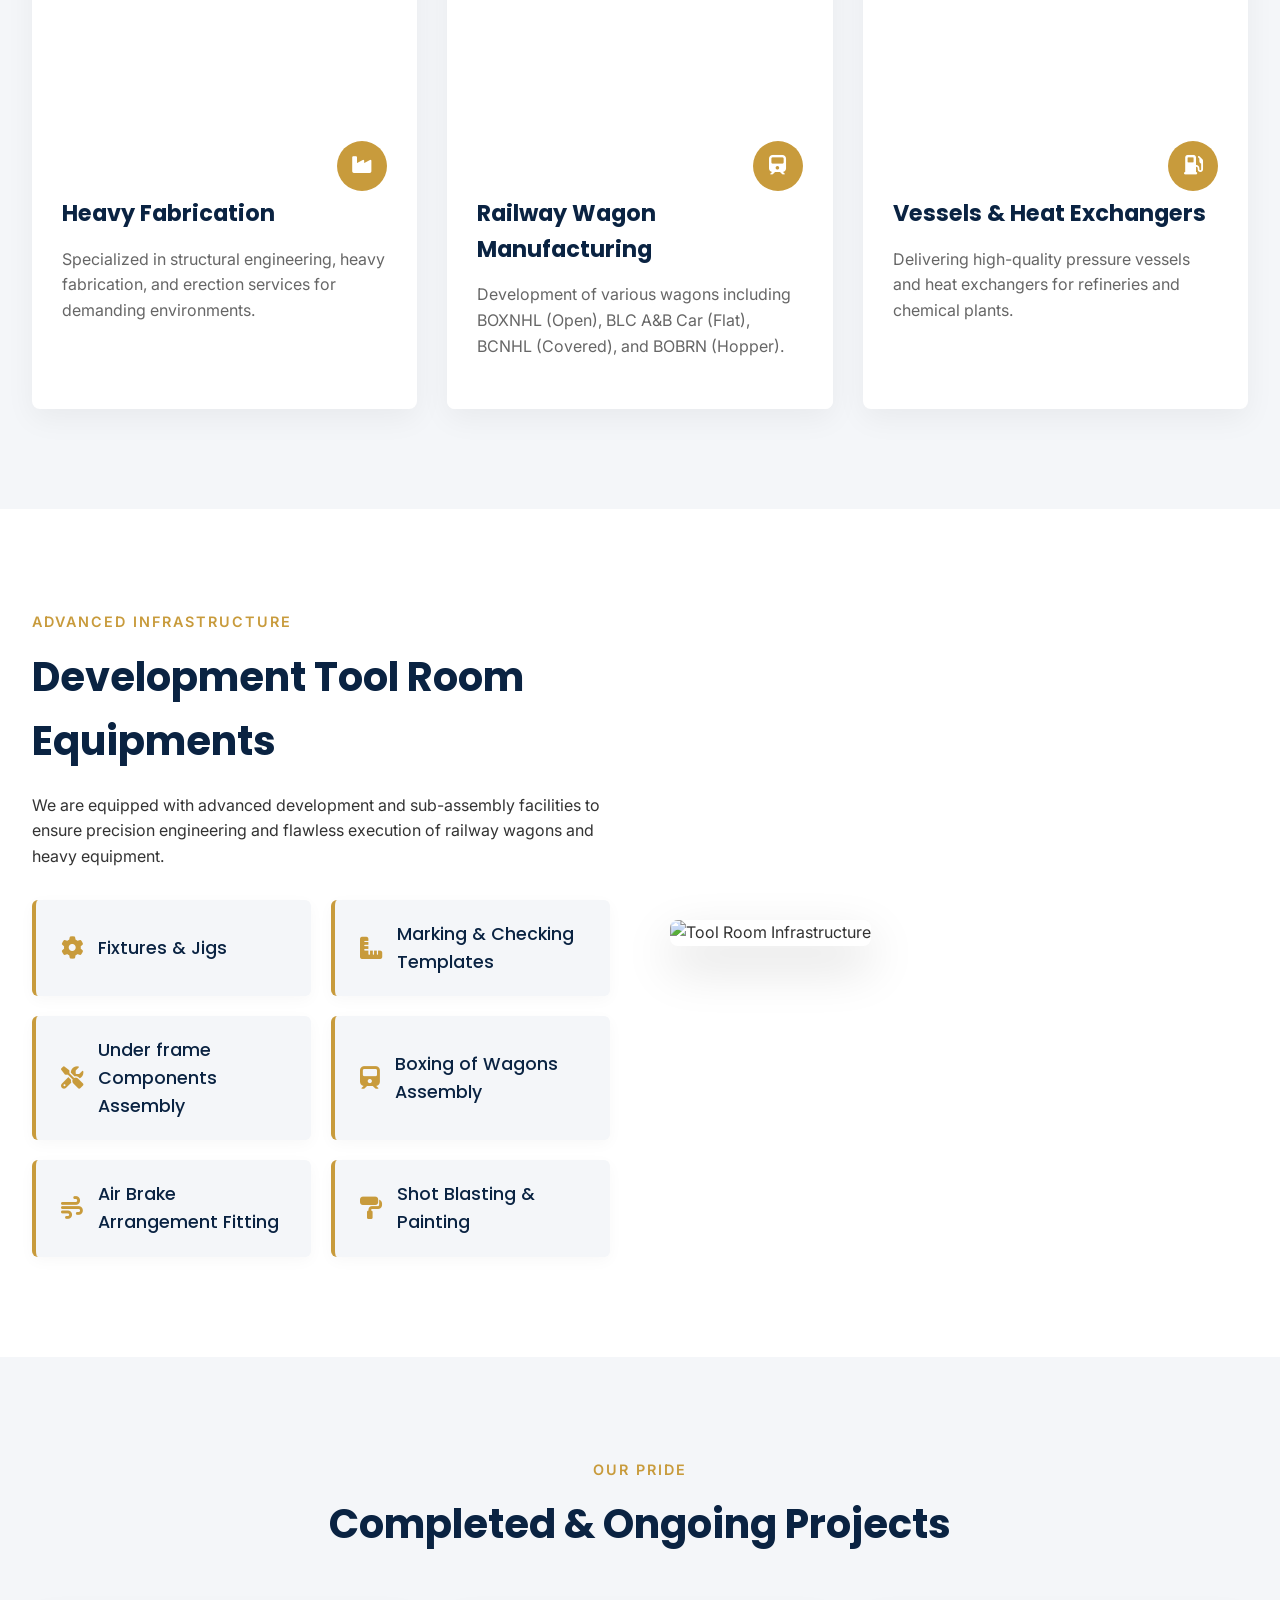
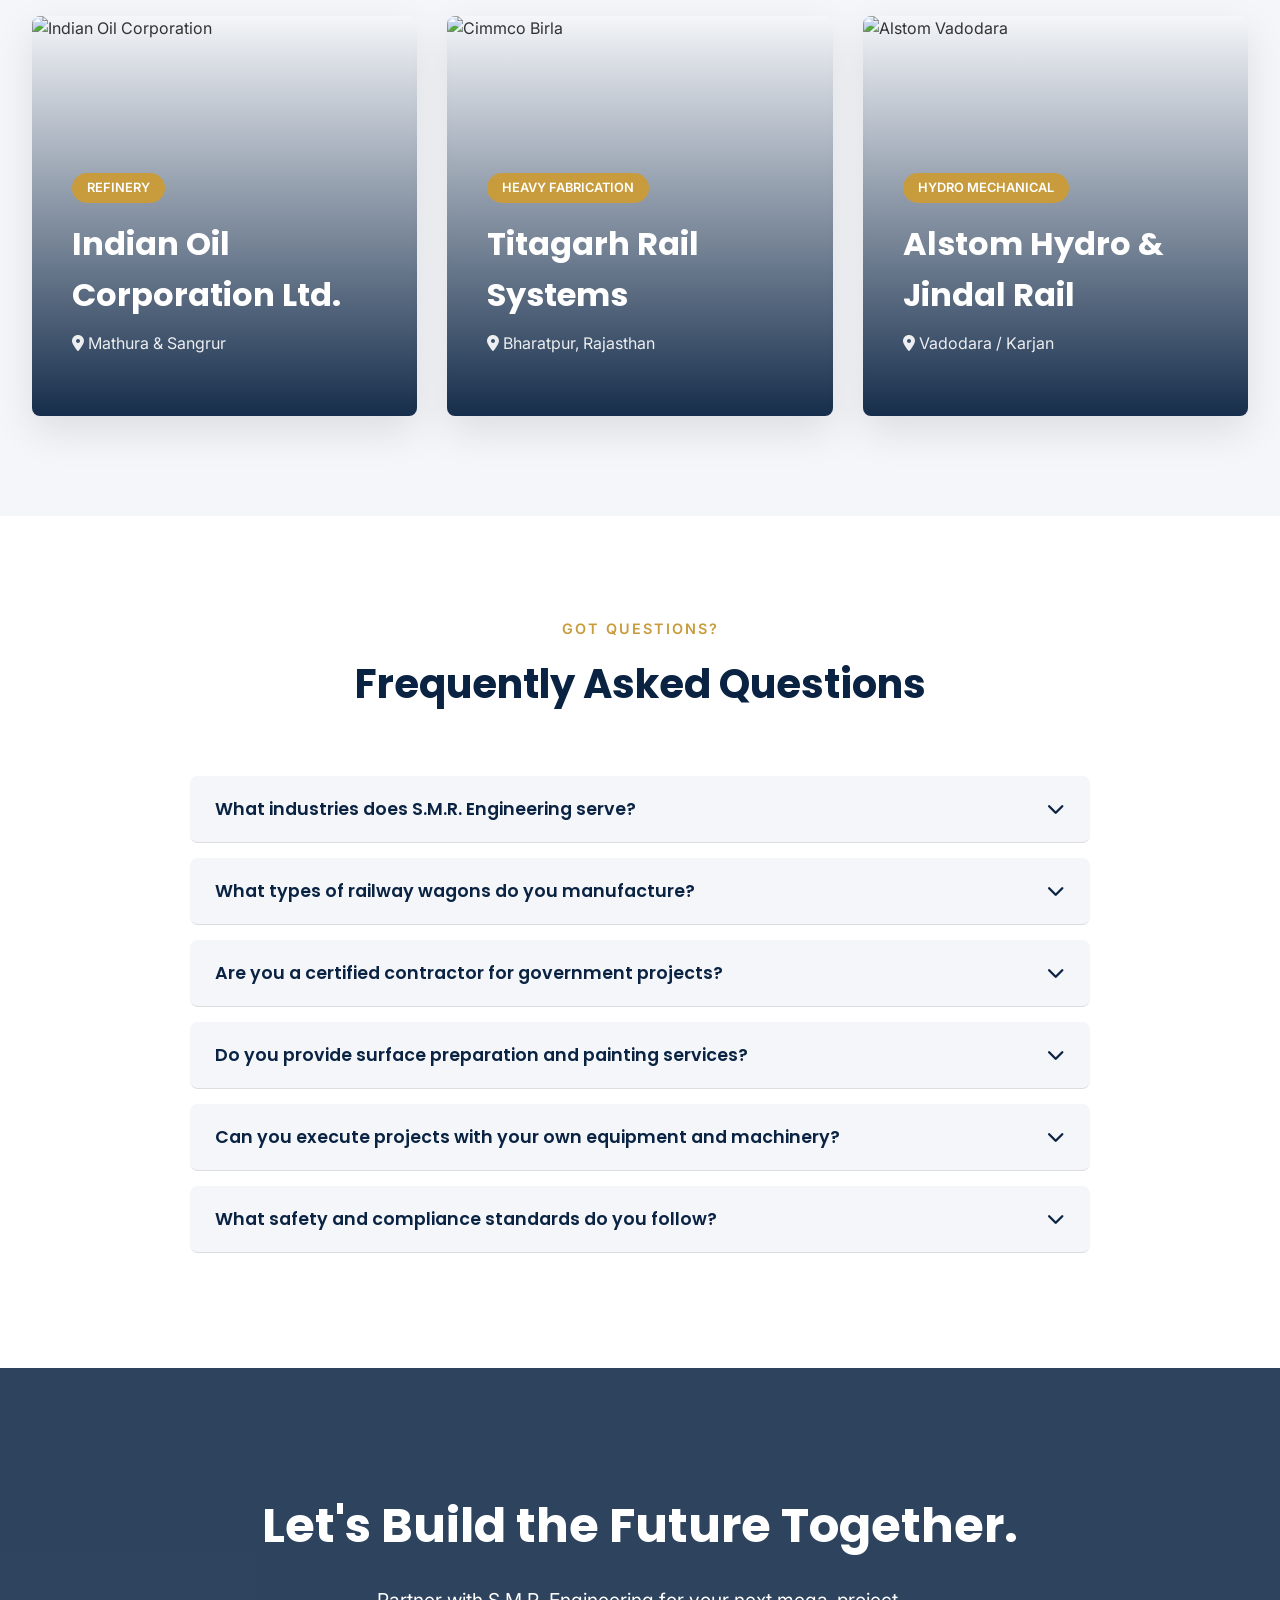
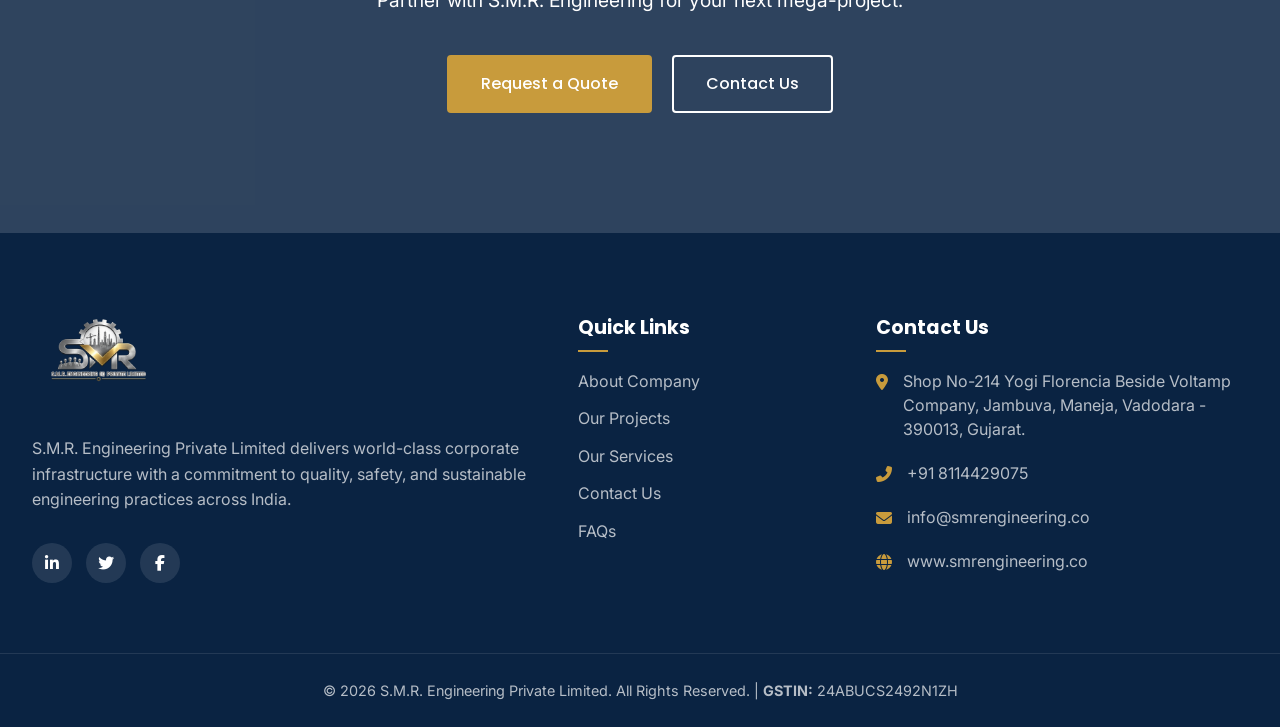
==== commit c18be707: "Update index.html" ====
--- a/index.html
+++ b/index.html
@@ -193,9 +193,8 @@
     <div class="preloader">
         <div class="preloader-content">
             <img src="logo.png" alt="S.M.R. Engineering Logo" class="preloader-logo">
-                        <h2 class="preloader-text">WELCOME</h2>
-                         <h2 class="preloader-text">S.M.R. ENGINEERING PRIVATE LIMITED</h2>
-
+            <h2 class="preloader-text">WELCOME</h2>
+            <h2 class="preloader-text">S.M.R. ENGINEERING PRIVATE LIMITED</h2>
             <div class="loading-bar-container">
                 <div class="loading-progress"></div>
             </div>
@@ -215,20 +214,37 @@
             <nav class="nav-links">
                 <a href="index.html" class="active">Home</a>
                 <a href="about.html">About</a>
-               
-                    <a href="services.html">Services</a>
-                    
-                
+                <a href="services.html">Services</a>
                 <a href="projects.html">Projects</a>
                 <a href="contact.html">Contact</a>
             </nav>
             <div class="nav-actions">
                 <i class="fas fa-search search-icon"></i>
                 <a href="contact.html" class="btn btn-primary">Get In Touch</a>
-                <div class="hamburger"><i class="fas fa-bars"></i></div>
+                <!-- Updated Hamburger to button for accessibility -->
+                <button class="hamburger" aria-expanded="false" aria-controls="mobile-menu" aria-label="Toggle navigation menu">
+                    <i class="fas fa-bars"></i>
+                </button>
             </div>
         </div>
     </header>
+
+    <!-- Mobile Off-Canvas Menu -->
+    <div class="mobile-drawer-overlay" aria-hidden="true"></div>
+    <div id="mobile-menu" class="mobile-drawer" role="dialog" aria-modal="true" aria-label="Mobile Navigation">
+        <button class="mobile-close" aria-label="Close menu">✕</button>
+        <div class="mobile-drawer-content">
+            <a href="#" class="mobile-logo">
+                <img src="logo.png" alt="S.M.R. Engineering Logo">
+            </a>
+            <nav class="mobile-nav-links">
+                <!-- Links injected automatically via JS -->
+            </nav>
+            <div class="mobile-drawer-footer">
+                <a href="contact.html" class="btn btn-primary">Get In Touch</a>
+            </div>
+        </div>
+    </div>
 
     <!-- Hero Section -->
     <section id="home" class="hero">
@@ -552,4 +568,4 @@
         });
     </script>
 </body>
-</html>+</html>
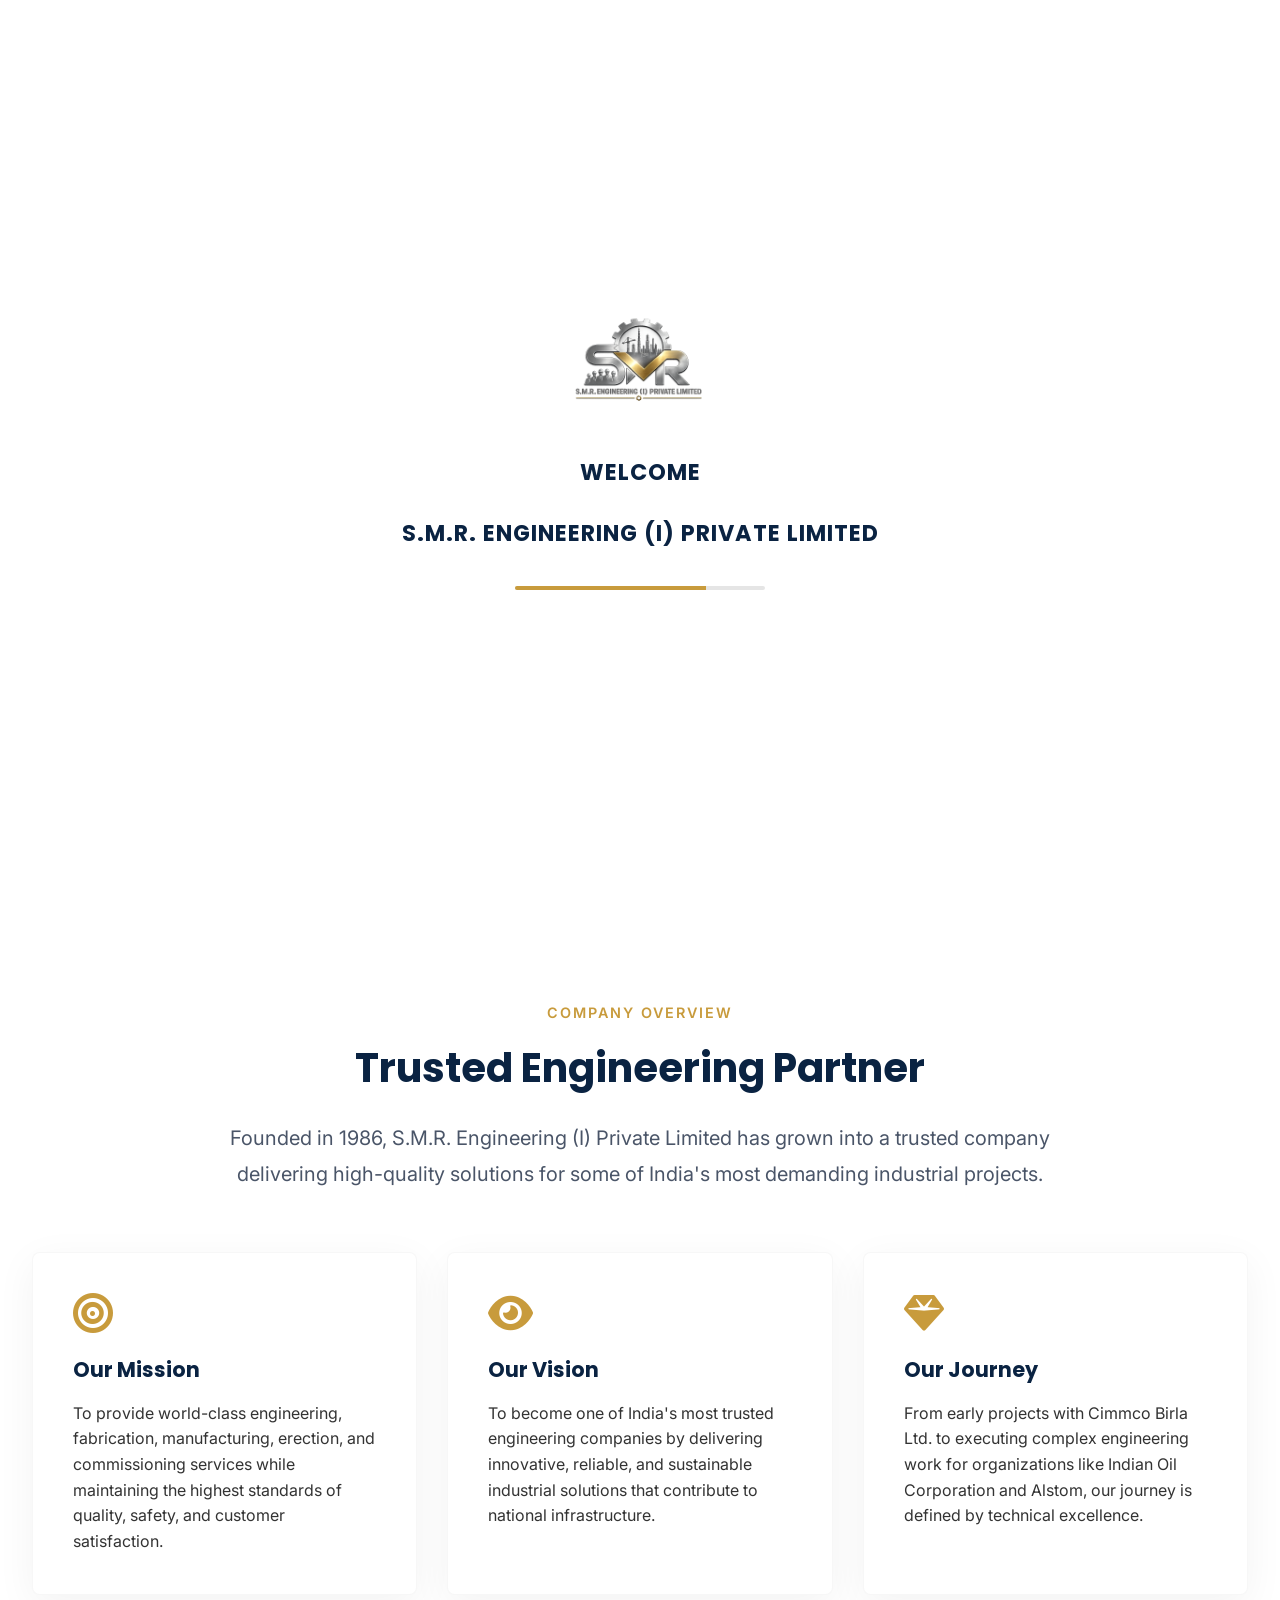
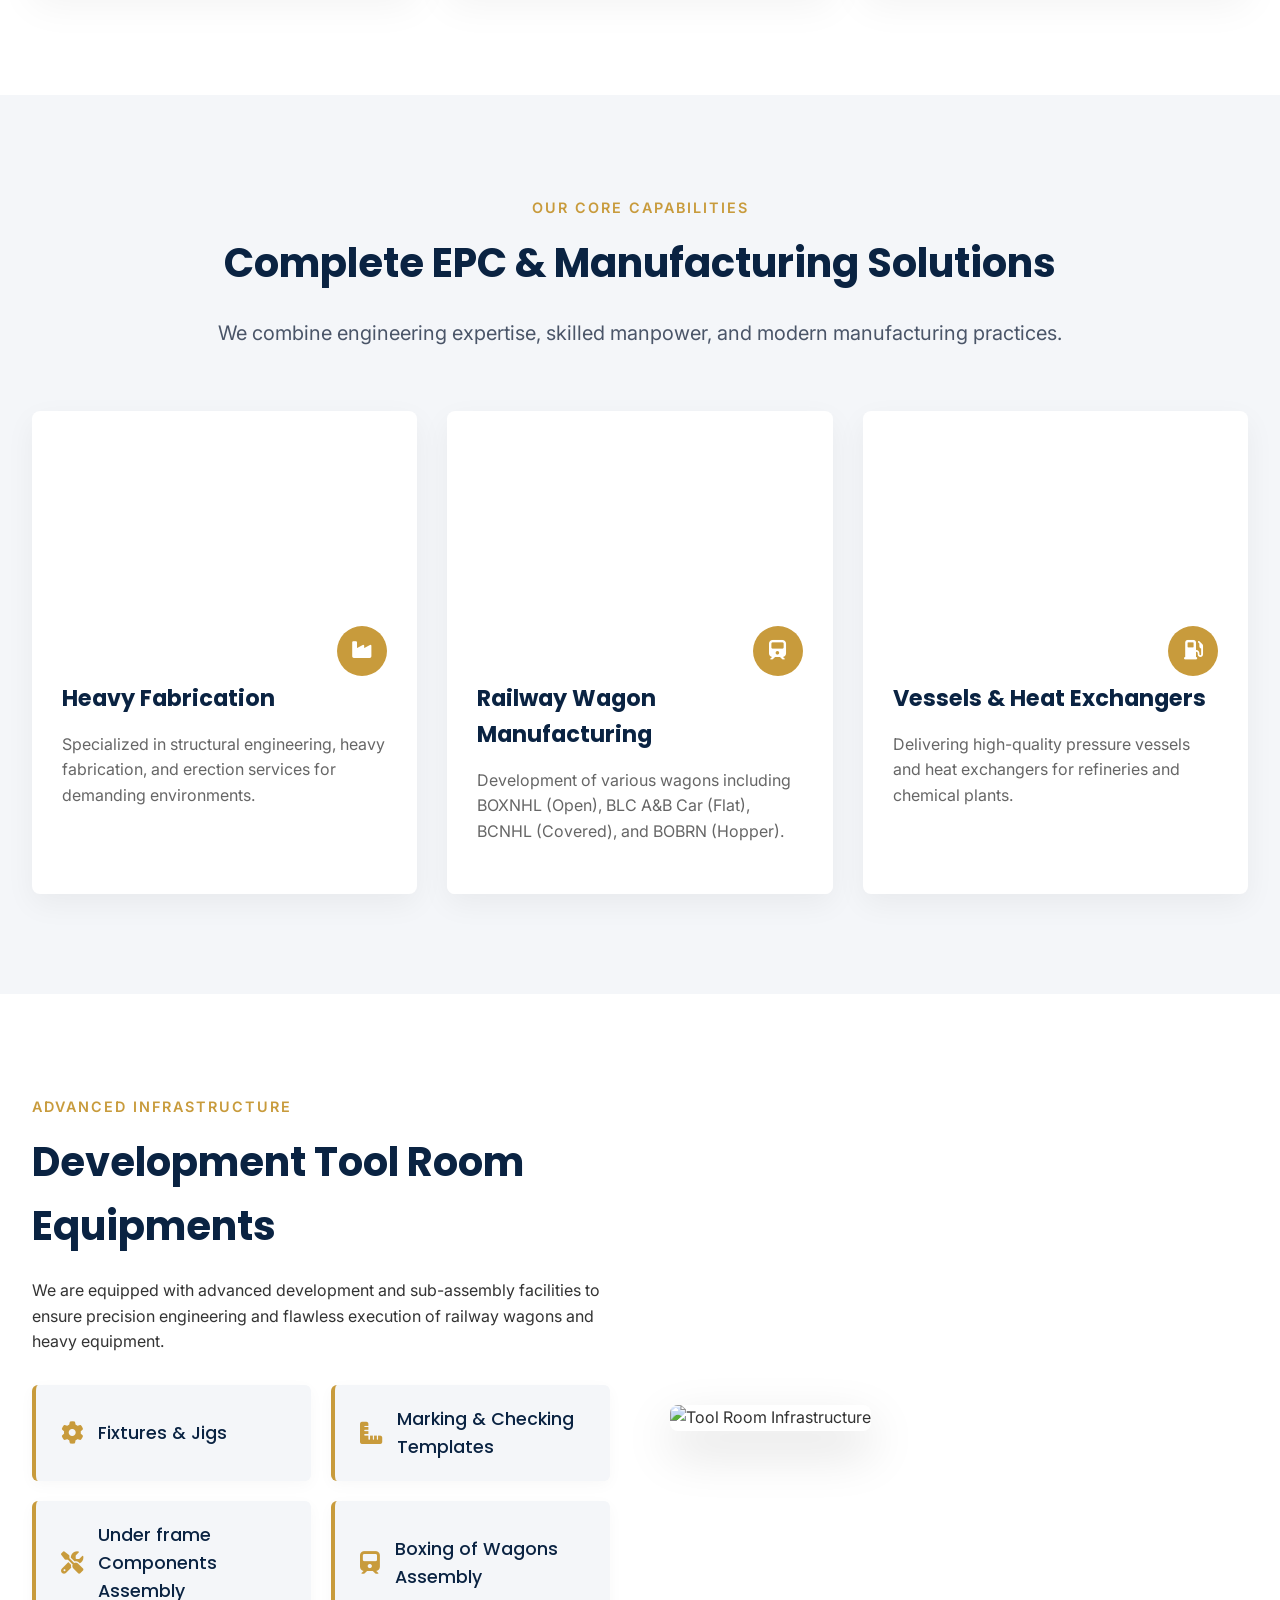
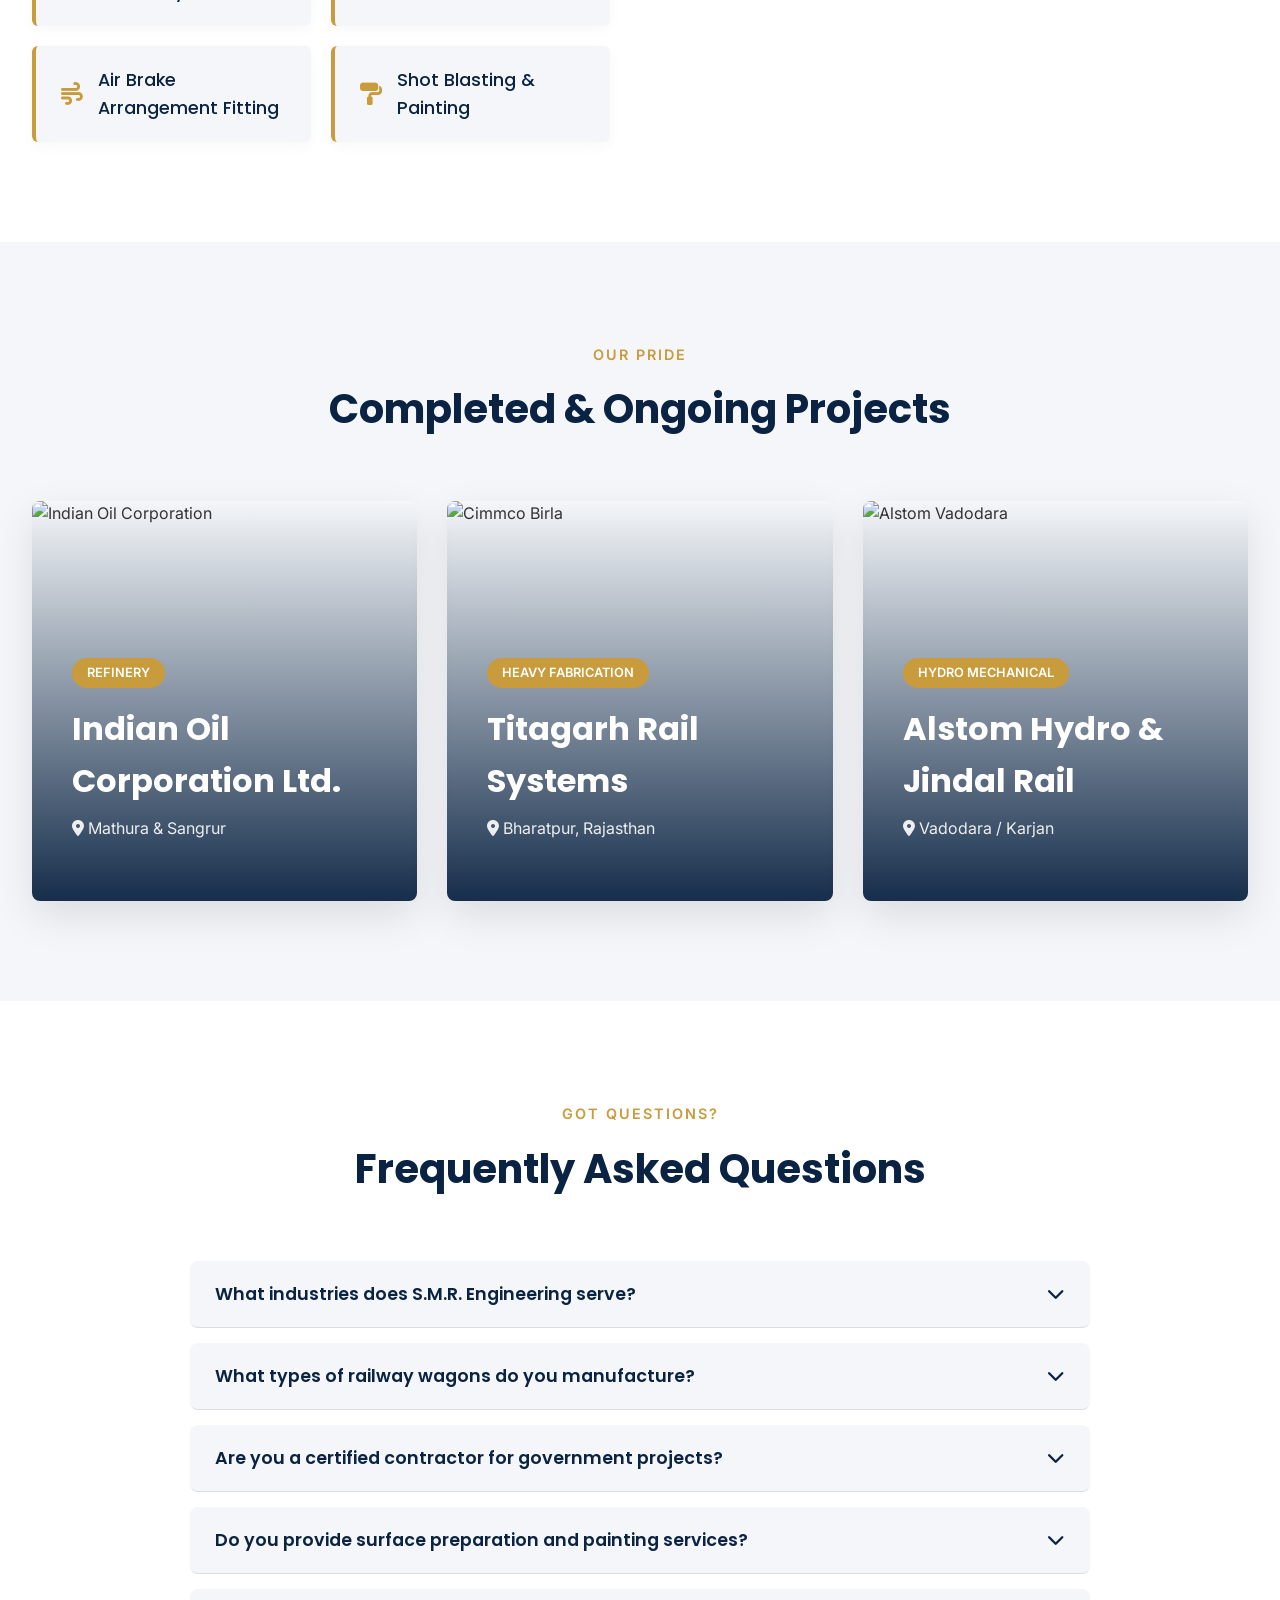
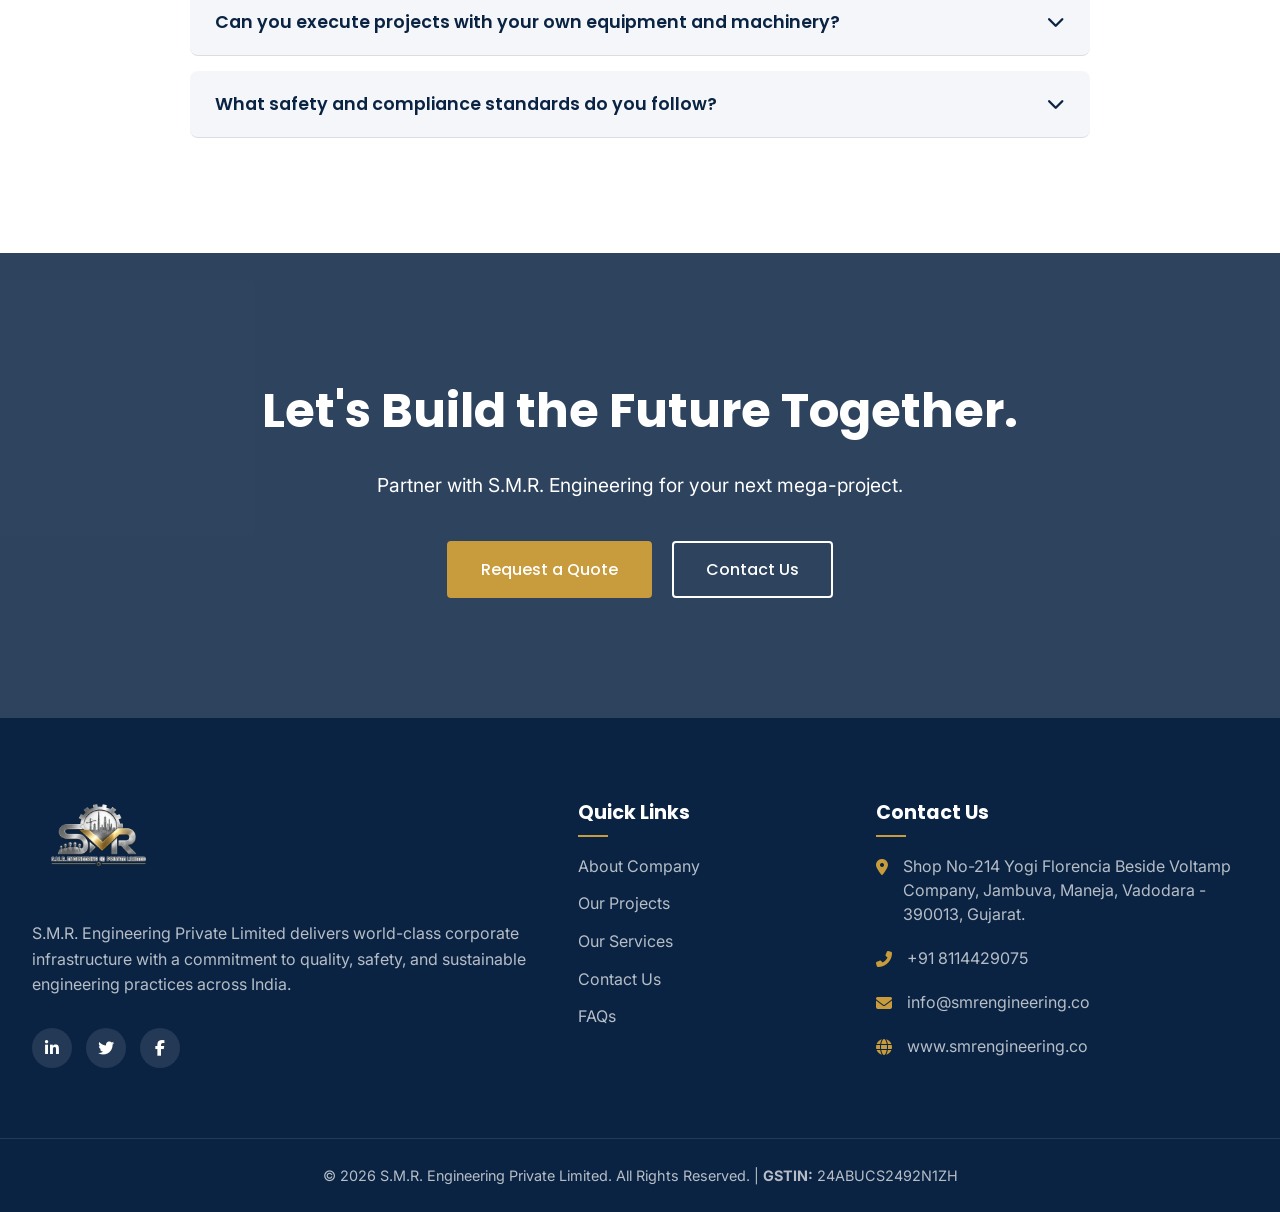
==== commit 93f08f7a: "Update print statement from 'Hello' to 'Goodbye'" ====
--- a/index.html
+++ b/index.html
@@ -194,7 +194,7 @@
         <div class="preloader-content">
             <img src="logo.png" alt="S.M.R. Engineering Logo" class="preloader-logo">
             <h2 class="preloader-text">WELCOME</h2>
-            <h2 class="preloader-text">S.M.R. ENGINEERING PRIVATE LIMITED</h2>
+            <h2 class="preloader-text">S.M.R. ENGINEERING (I) PRIVATE LIMITED</h2>
             <div class="loading-bar-container">
                 <div class="loading-progress"></div>
             </div>
--- a/style.css
+++ b/style.css
@@ -22,6 +22,7 @@
     background-color: var(--white);
     overflow-x: hidden;
     line-height: 1.6;
+    width: 100%;
 }
 
 h1, h2, h3, h4, h5, h6 { font-family: var(--font-primary); }
@@ -87,23 +88,61 @@
 }
 .nav-links a:hover::after, .nav-links a.active::after { width: 100%; }
 
-.dropdown { position: relative; }
-.dropdown-content {
-    position: absolute; top: 100%; left: 0; background: var(--white);
-    min-width: 200px; box-shadow: 0 15px 30px rgba(0,0,0,0.1);
-    opacity: 0; visibility: hidden; transform: translateY(10px);
-    transition: var(--transition); border-radius: 4px; overflow: hidden;
-}
-.dropdown:hover .dropdown-content { opacity: 1; visibility: visible; transform: translateY(0); }
-.dropdown-content a {
-    display: block; padding: 12px 20px; color: var(--navy); border-bottom: 1px solid #eee;
-}
-.dropdown-content a:hover { background: var(--light-gray); color: var(--gold); }
-.dropdown-content a::after { display: none; }
-
 .nav-actions { display: flex; align-items: center; gap: 20px; }
 .search-icon { color: var(--white); cursor: pointer; }
-.hamburger { display: none; color: var(--white); font-size: 1.5rem; cursor: pointer; }
+.hamburger {
+    display: none; background: transparent; border: none;
+    color: var(--white); font-size: 1.8rem; cursor: pointer;
+    transition: transform 0.3s cubic-bezier(0.25, 0.8, 0.25, 1);
+    padding: 5px; z-index: 100001; /* Keep above overlay if needed */
+}
+/* Hamburger animation */
+.hamburger.open {
+    transform: rotate(90deg);
+}
+.hamburger.open i::before {
+    content: "\f00d"; /* FontAwesome X icon */
+}
+
+/* --- Mobile Drawer Navigation --- */
+.mobile-drawer-overlay {
+    position: fixed; inset: 0; background: rgba(0, 0, 0, 0.6);
+    opacity: 0; visibility: hidden; z-index: 99998;
+    transition: opacity 0.3s ease, visibility 0.3s ease;
+}
+.mobile-drawer-overlay.open { opacity: 1; visibility: visible; }
+
+.mobile-drawer {
+    position: fixed; top: 0; right: -100%; width: 100%; max-width: 380px; height: 100vh;
+    background: var(--navy); backdrop-filter: blur(15px);
+    z-index: 99999; box-shadow: -10px 0 30px rgba(0, 0, 0, 0.3);
+    transition: right 0.3s cubic-bezier(0.25, 0.8, 0.25, 1);
+    display: flex; flex-direction: column; padding: 40px 30px;
+    overflow-y: auto;
+}
+.mobile-drawer.open { right: 0; }
+
+.mobile-close {
+    align-self: flex-end; font-size: 2.2rem; color: var(--white);
+    background: none; border: none; cursor: pointer; 
+    transition: color 0.3s ease, transform 0.3s ease;
+    padding: 15px; margin-right: -15px; margin-top: -15px;
+    line-height: 1; display: inline-flex; align-items: center; justify-content: center;
+}
+.mobile-close:hover { color: var(--gold); transform: scale(1.1); }
+
+.mobile-drawer-content { display: flex; flex-direction: column; flex: 1; margin-top: 20px; }
+.mobile-logo img { max-height: 60px; margin-bottom: 40px; }
+
+.mobile-nav-links { display: flex; flex-direction: column; gap: 25px; margin-bottom: auto; }
+.mobile-nav-links a {
+    color: var(--white); font-size: 1.5rem; font-family: var(--font-primary);
+    font-weight: 500; transition: color 0.3s ease; text-transform: uppercase;
+    letter-spacing: 1px;
+}
+.mobile-nav-links a:hover, .mobile-nav-links a.active { color: var(--gold); }
+.mobile-drawer-footer { margin-top: 40px; padding-top: 30px; border-top: 1px solid rgba(255, 255, 255, 0.1); }
+.mobile-drawer-footer .btn { width: 100%; text-align: center; }
 
 /* --- Hero Section --- */
 .hero {
@@ -125,21 +164,6 @@
 .hero-title span { color: var(--gold); }
 .hero-desc { font-size: 1.2rem; margin-bottom: 40px; opacity: 0.9; }
 .hero-btns { display: flex; gap: 20px; }
-
-.scroll-indicator {
-    position: absolute; bottom: 40px; left: 50%; transform: translateX(-50%);
-    z-index: 3; color: var(--white); text-align: center; font-size: 0.8rem; letter-spacing: 1px;
-}
-.mouse {
-    width: 24px; height: 36px; border: 2px solid var(--white); border-radius: 12px;
-    margin: 10px auto 0; position: relative;
-}
-.wheel {
-    width: 4px; height: 8px; background: var(--gold); border-radius: 2px;
-    position: absolute; top: 6px; left: 50%; transform: translateX(-50%);
-    animation: scroll 1.5s infinite;
-}
-@keyframes scroll { 0% { top: 6px; opacity: 1; } 100% { top: 20px; opacity: 0; } }
 
 /* --- About Section --- */
 .section-heading { margin-bottom: 60px; }
@@ -176,23 +200,8 @@
 .why-container { display: flex; align-items: center; gap: 60px; }
 .why-image { flex: 1; position: relative; }
 .why-image img { width: 100%; border-radius: 8px; box-shadow: 0 20px 50px rgba(0,0,0,0.15); }
-.experience-badge {
-    position: absolute; bottom: -30px; right: -30px; background: var(--gold); color: var(--white);
-    padding: 30px; border-radius: 8px; text-align: center; box-shadow: 0 15px 30px rgba(200, 155, 60, 0.3);
-}
-.experience-badge .number { display: block; font-size: 3rem; font-weight: 700; font-family: var(--font-primary); line-height: 1; }
 .why-content { flex: 1; }
 .why-content h2 { font-size: 2.5rem; color: var(--navy); margin: 10px 0 20px; }
-.why-list { margin-top: 30px; }
-.why-list li { margin-bottom: 15px; font-size: 1.1rem; display: flex; align-items: center; gap: 15px; font-weight: 500; color: var(--navy); }
-.why-list i { color: var(--gold); font-size: 1.2rem; }
-
-/* --- Stats Section --- */
-.stats { background: var(--navy); color: var(--white); }
-.stats-grid { display: grid; grid-template-columns: repeat(4, 1fr); gap: 30px; text-align: center; }
-.stat-num { font-size: 4rem; font-weight: 700; color: var(--gold); font-family: var(--font-primary); line-height: 1; margin-bottom: 10px; }
-.stat-num::after { content: '+'; }
-.stat-text { font-size: 1.1rem; letter-spacing: 1px; opacity: 0.9; }
 
 /* --- Projects Section --- */
 .projects-grid { display: grid; grid-template-columns: repeat(2, 1fr); gap: 30px; }
@@ -209,15 +218,6 @@
 .project-category { background: var(--gold); padding: 5px 15px; border-radius: 20px; font-size: 0.8rem; font-weight: 600; width: max-content; margin-bottom: 15px; text-transform: uppercase; }
 .project-overlay h3 { font-size: 2rem; margin-bottom: 10px; }
 .project-overlay p { margin-bottom: 20px; opacity: 0.9; }
-.project-overlay .btn { opacity: 0; transform: translateY(20px); transition: var(--transition); }
-.project-card:hover .btn { opacity: 1; transform: translateY(0); }
-
-/* --- Client Logos Marquee --- */
-.clients { padding: 50px 0; background: var(--white); border-top: 1px solid #eee; overflow: hidden; }
-.marquee { white-space: nowrap; overflow: hidden; position: relative; }
-.marquee-content { display: inline-block; animation: marquee 20s linear infinite; }
-.marquee-content h3 { display: inline-block; margin: 0 50px; color: #ccc; font-size: 2rem; text-transform: uppercase; font-family: var(--font-primary); }
-@keyframes marquee { 0% { transform: translateX(0); } 100% { transform: translateX(-50%); } }
 
 /* --- CTA Section --- */
 .cta { position: relative; padding: 120px 0; background: url('https://images.unsplash.com/photo-1504307651254-35680f356dfd?auto=format&fit=crop&w=1920&q=80') fixed center/cover; }
@@ -245,20 +245,60 @@
 .contact-info i { color: var(--gold); margin-top: 5px; }
 .footer-bottom { border-top: 1px solid rgba(255,255,255,0.1); padding: 25px 0; font-size: 0.9rem; }
 
-/* --- Responsive --- */
+/* --- Responsive & Mobile Optimization Breakpoints --- */
+
 @media (max-width: 992px) {
     .nav-links, .nav-actions .btn { display: none; }
     .hamburger { display: block; }
-    .hero-title { font-size: 3rem; }
-    .about-grid, .services-grid, .stats-grid, .projects-grid { grid-template-columns: repeat(2, 1fr); }
+    .hero-title { font-size: 3.5rem; }
+    .about-grid, .services-grid, .projects-grid { grid-template-columns: repeat(2, 1fr); }
     .why-container { flex-direction: column; }
     .why-image, .why-content { width: 100%; }
-    .experience-badge { bottom: 20px; right: 20px; }
     .footer-grid { grid-template-columns: 1fr 1fr; }
 }
+
 @media (max-width: 768px) {
-    .about-grid, .services-grid, .stats-grid, .projects-grid, .footer-grid { grid-template-columns: 1fr; }
-    .hero-title { font-size: 2.5rem; }
-    .hero-btns { flex-direction: column; width: 100%; }
-    .btn { text-align: center; }
-}+    .container { padding: 0 1.5rem; }
+    .section-padding { padding: 60px 0; }
+    .about-grid, .services-grid, .projects-grid, .footer-grid { grid-template-columns: 1fr; }
+    .hero-content { text-align: center; }
+    .hero-title { font-size: clamp(2.5rem, 8vw, 3.2rem); }
+    .hero-desc { font-size: 1rem; margin-bottom: 30px; }
+    .hero-btns { flex-direction: column; width: 100%; gap: 15px; }
+    .btn { text-align: center; width: 100%; }
+    .cta-btns { flex-direction: column; gap: 15px; width: 100%; }
+    .section-heading { margin-bottom: 40px; }
+    .section-heading h2 { font-size: 2rem; }
+}
+
+@media (max-width: 576px) {
+    .hero-title { font-size: 2.2rem; }
+    .tool-room-grid { grid-template-columns: 1fr; }
+    .project-card { height: 300px; }
+    .project-overlay h3 { font-size: 1.5rem; }
+    .cta h2 { font-size: 2rem; }
+    .service-card { margin-bottom: 10px; }
+    .about-card { padding: 25px; }
+    .faq-question { font-size: 1rem; padding: 15px 20px; }
+    .nav-actions { gap: 15px; }
+}
+
+@media (max-width: 430px) {
+    .container { padding: 0 1.25rem; }
+    .hero-title { font-size: 2rem; }
+    .btn { padding: 12px 24px; }
+    .section-padding { padding: 50px 0; }
+}
+
+@media (max-width: 375px) {
+    .logo img { max-height: 50px !important; } /* override for smallest screens */
+    .hero-subtitle { font-size: 1rem; }
+    .hero-title { font-size: 1.8rem; }
+    .project-card { height: 250px; }
+}
+
+@media (max-width: 320px) {
+    .hero-title { font-size: 1.6rem; }
+    .about-card h3 { font-size: 1.1rem; }
+    .mobile-drawer { padding: 30px 20px; max-width: 100%; } /* full width on tiny devices */
+}
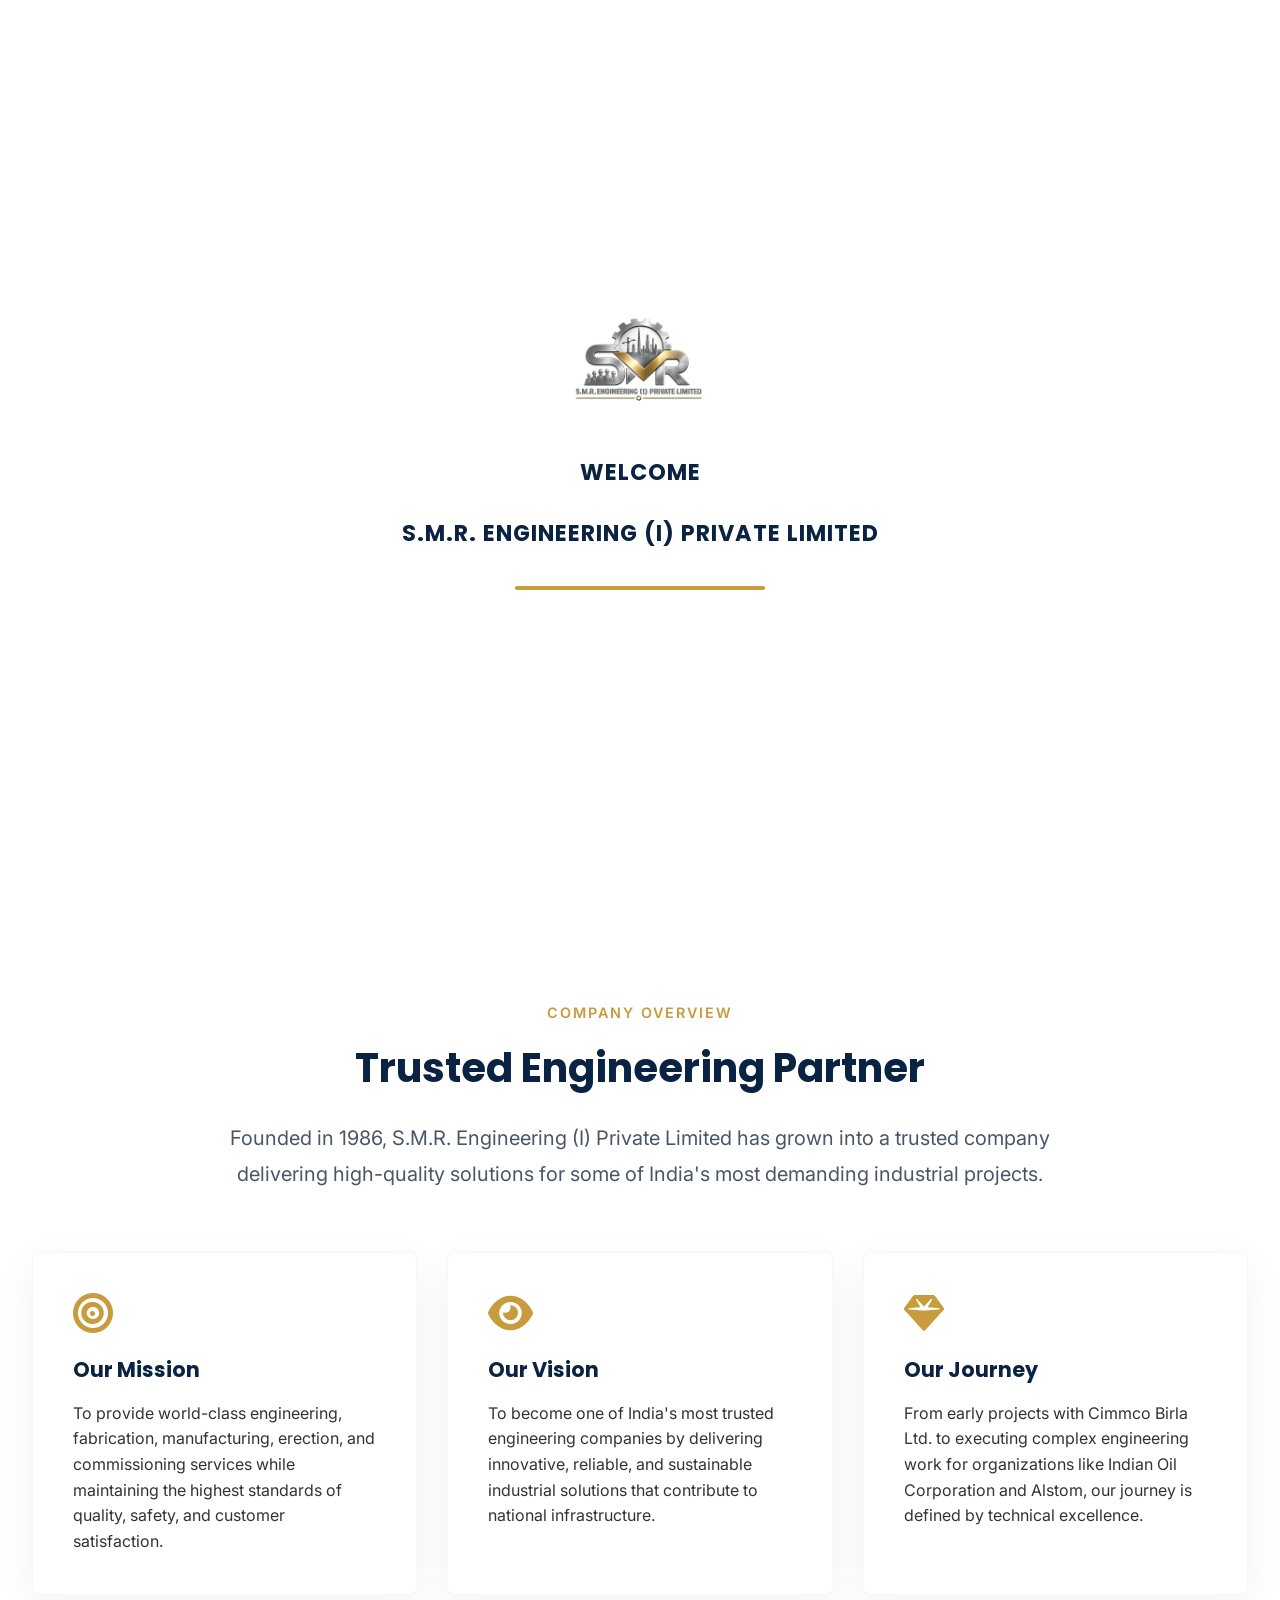
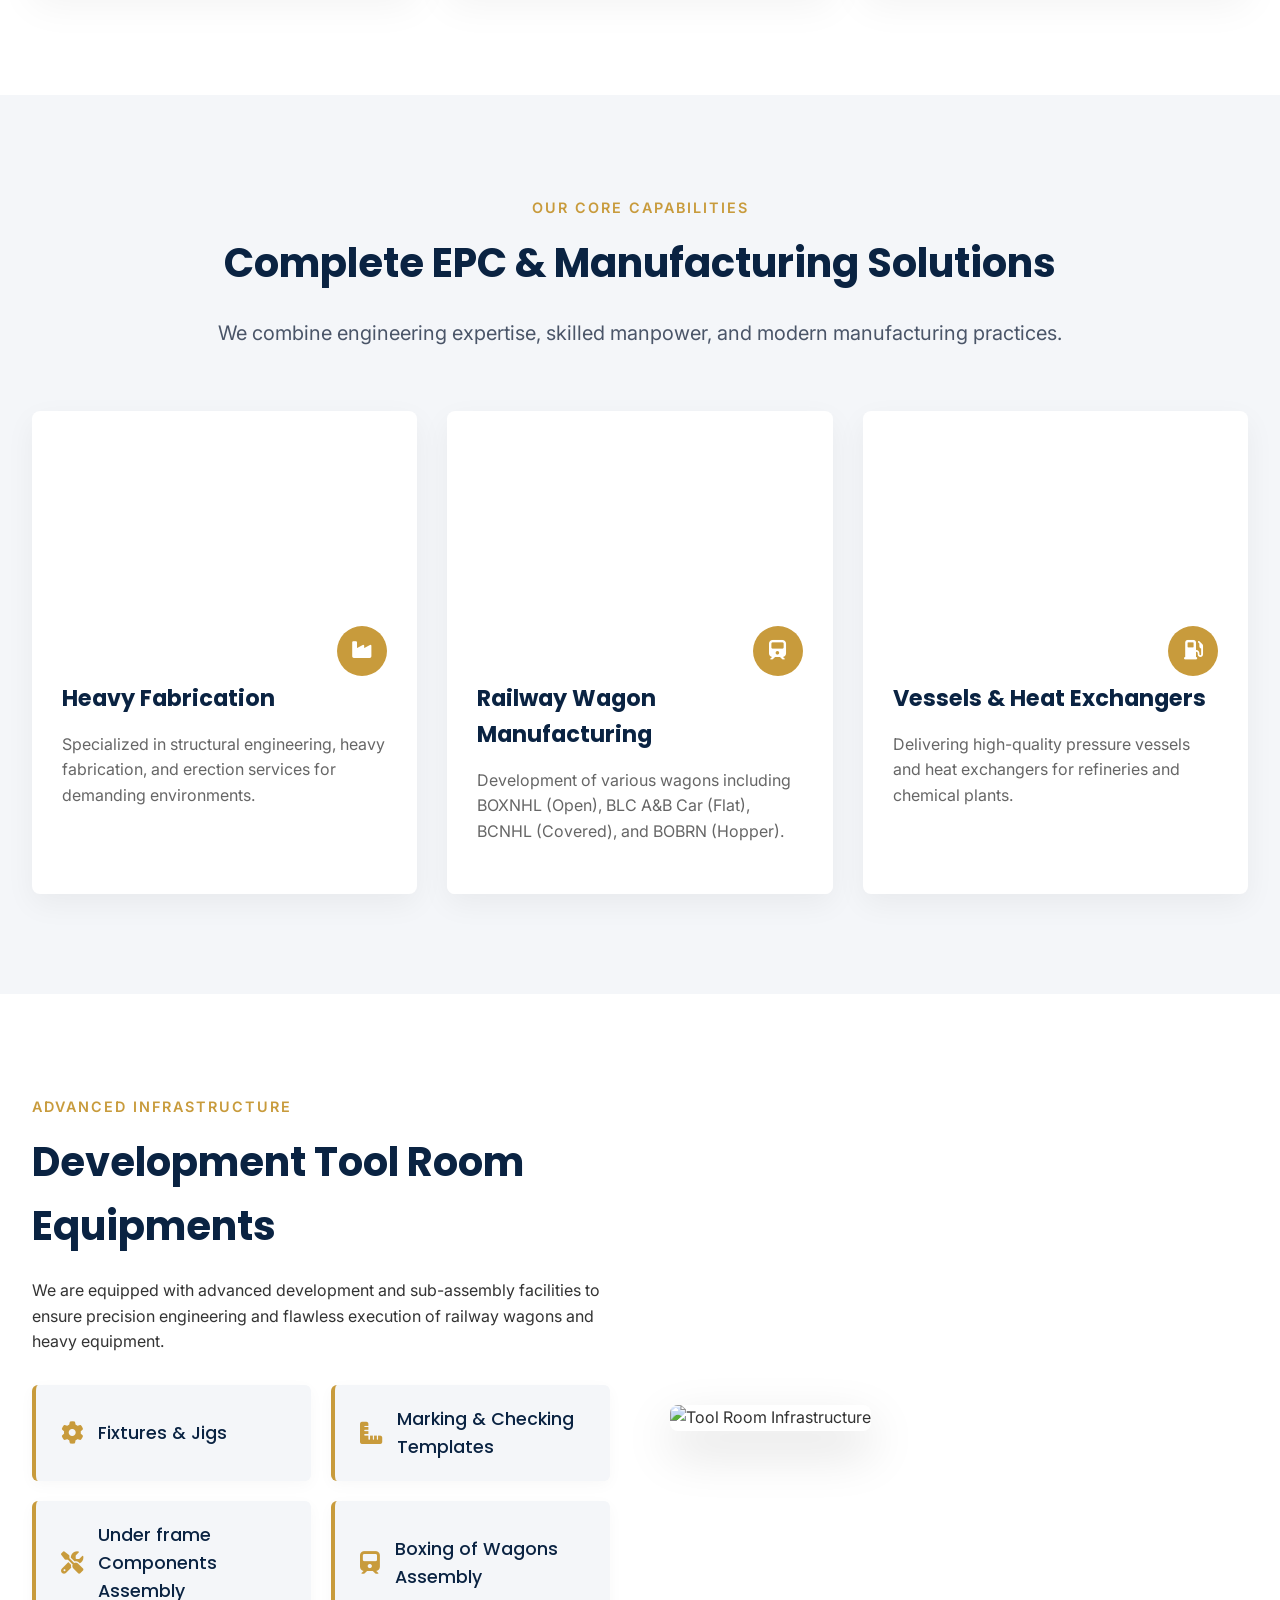
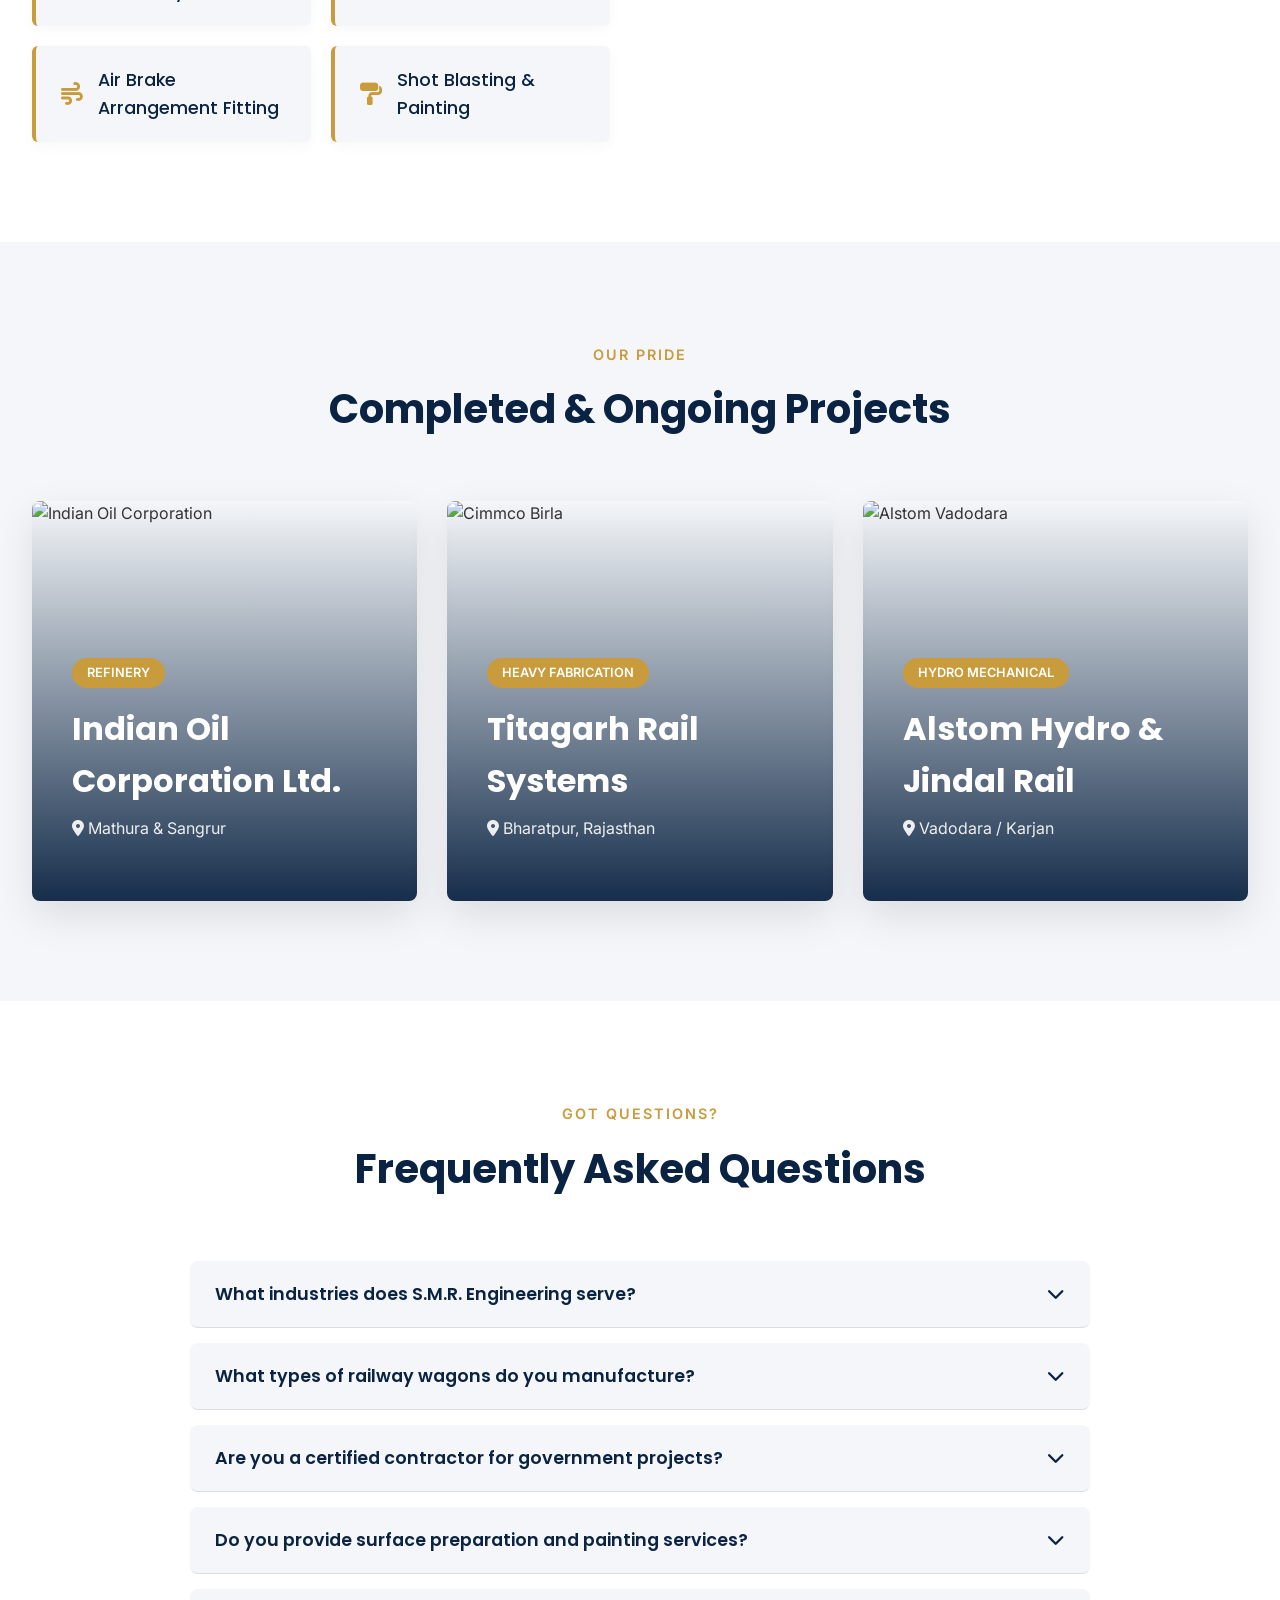
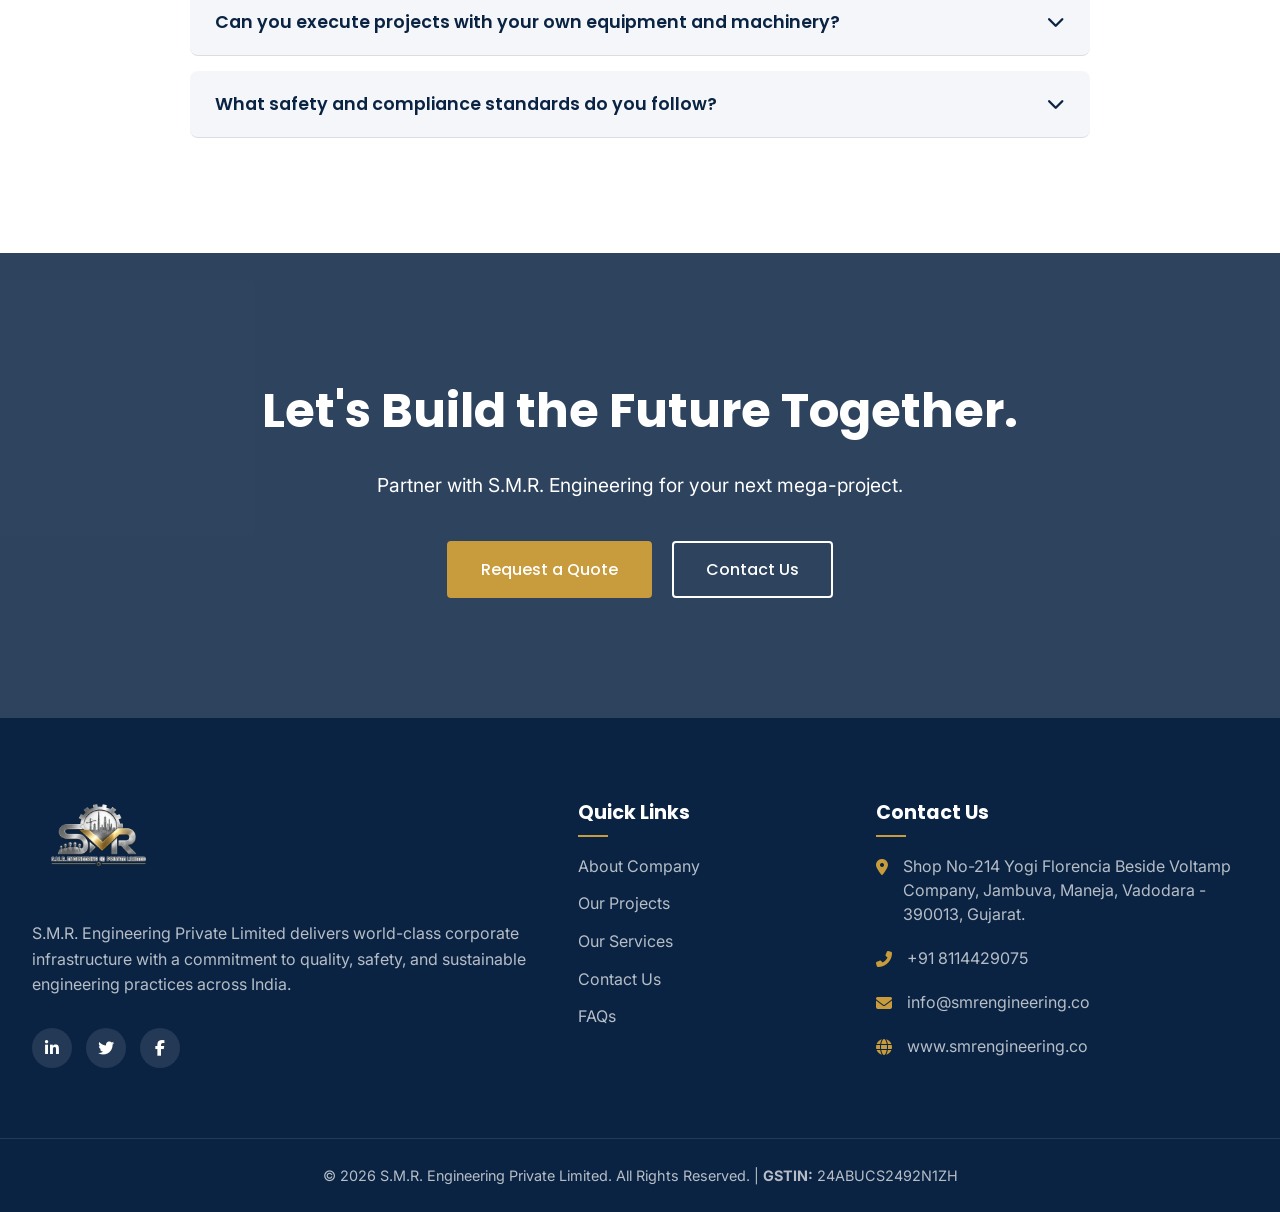
==== commit 7ea424ef: "Update print statement from 'Hello' to 'Goodbye'" ====
--- a/index.html
+++ b/index.html
@@ -216,6 +216,7 @@
                 <a href="about.html">About</a>
                 <a href="services.html">Services</a>
                 <a href="projects.html">Projects</a>
+                <a href="careers.html">Careers</a>
                 <a href="contact.html">Contact</a>
             </nav>
             <div class="nav-actions">
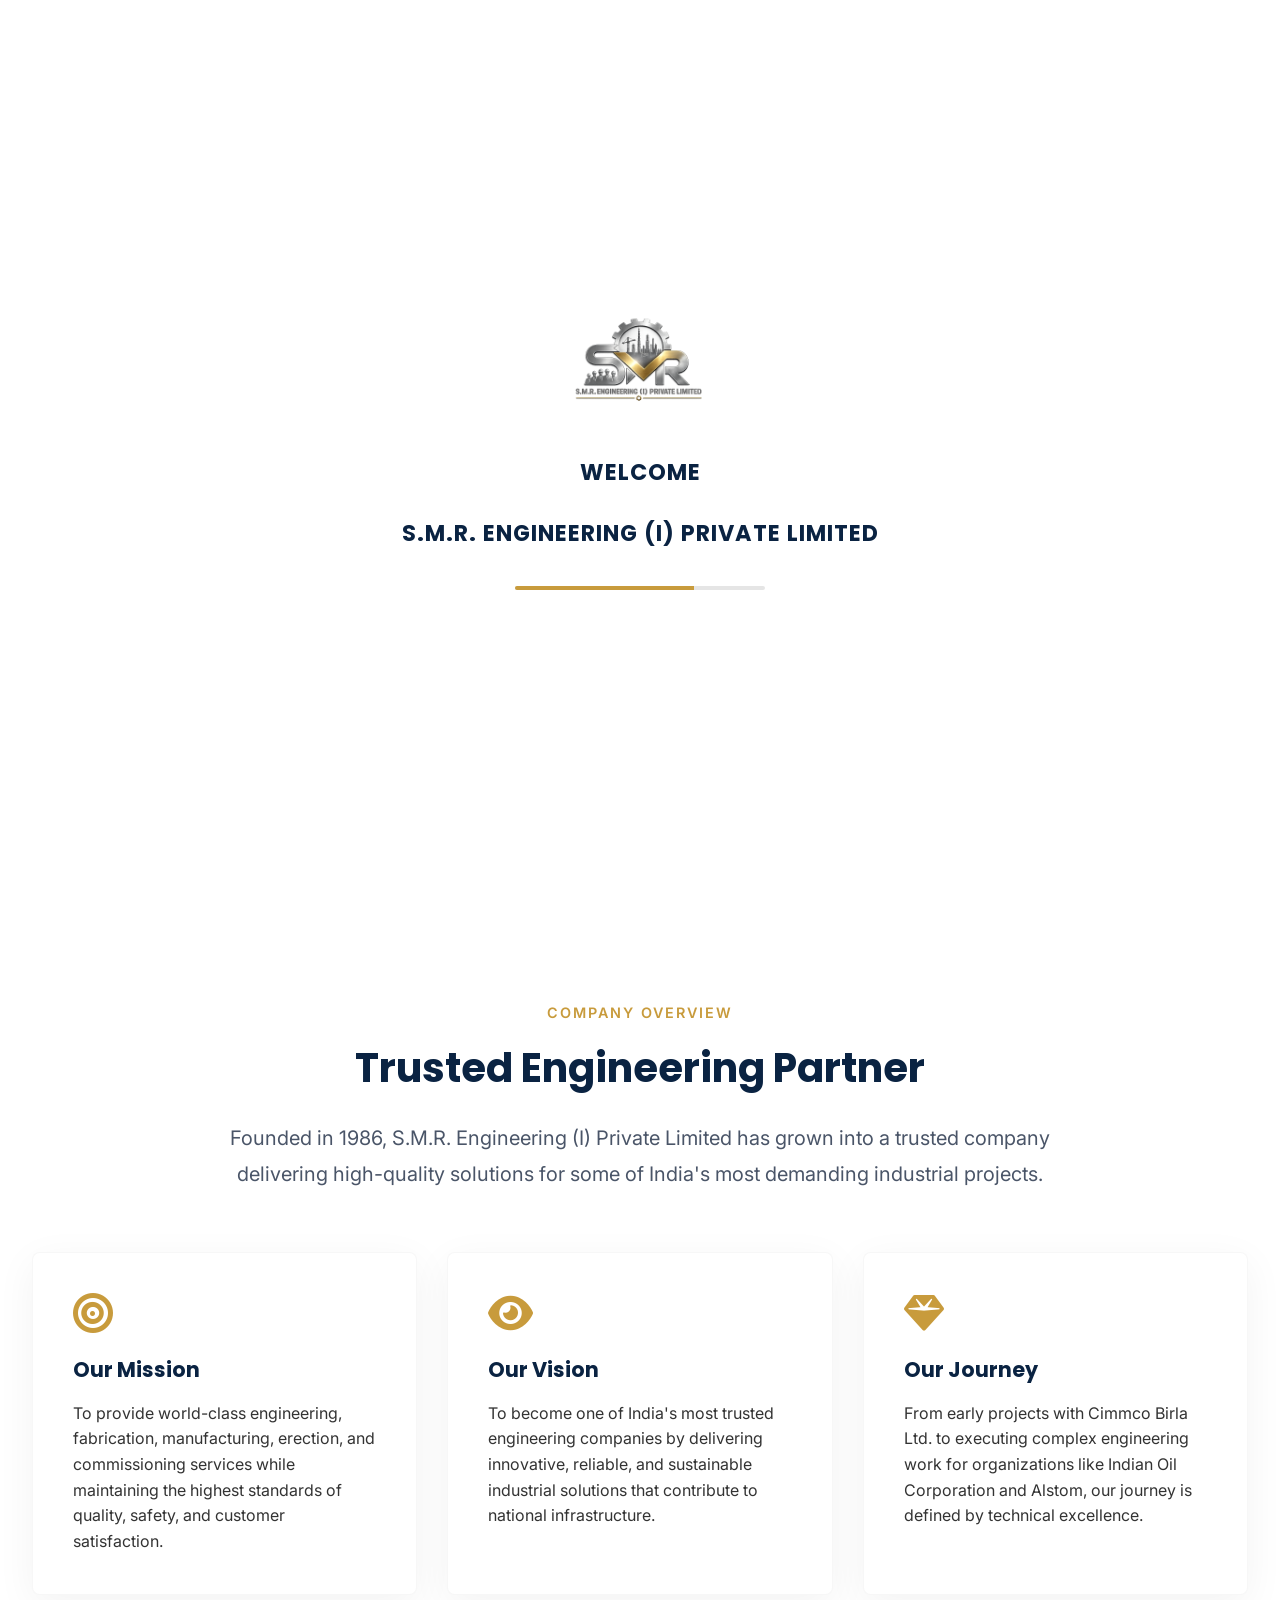
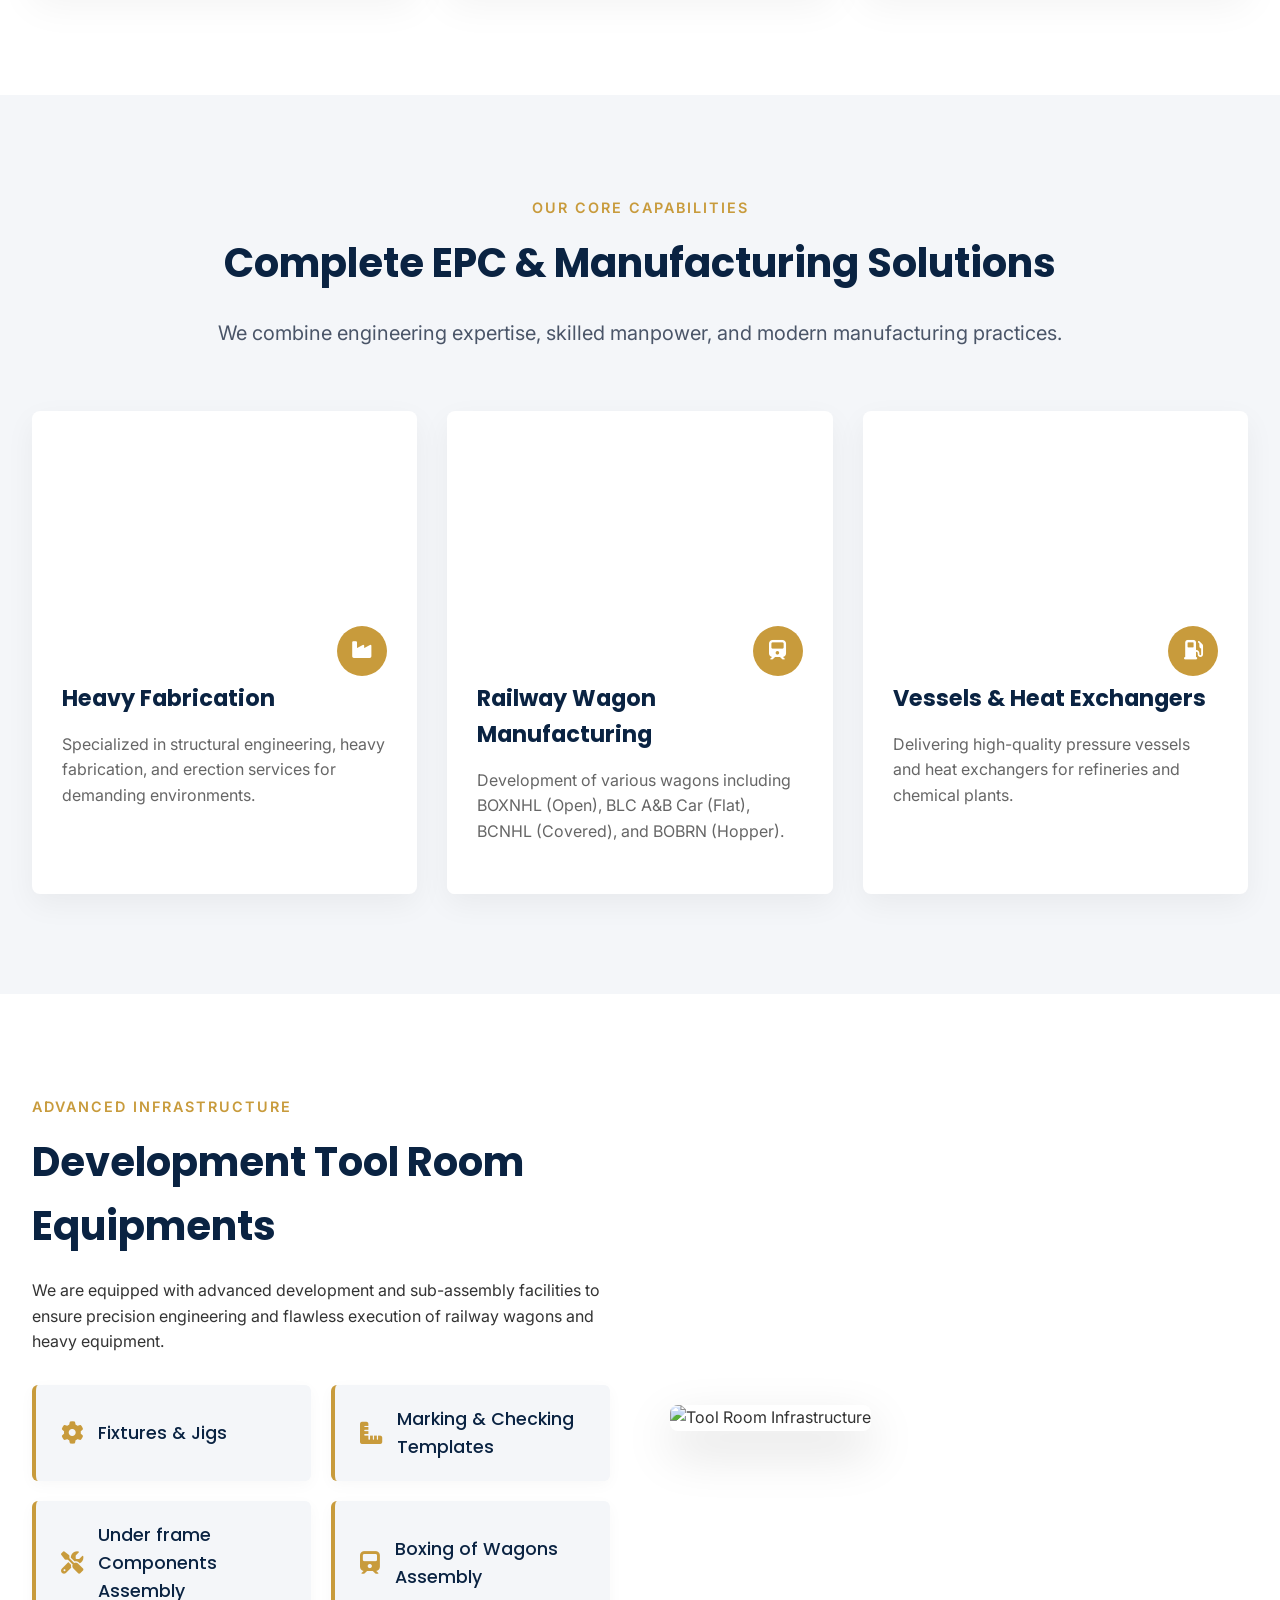
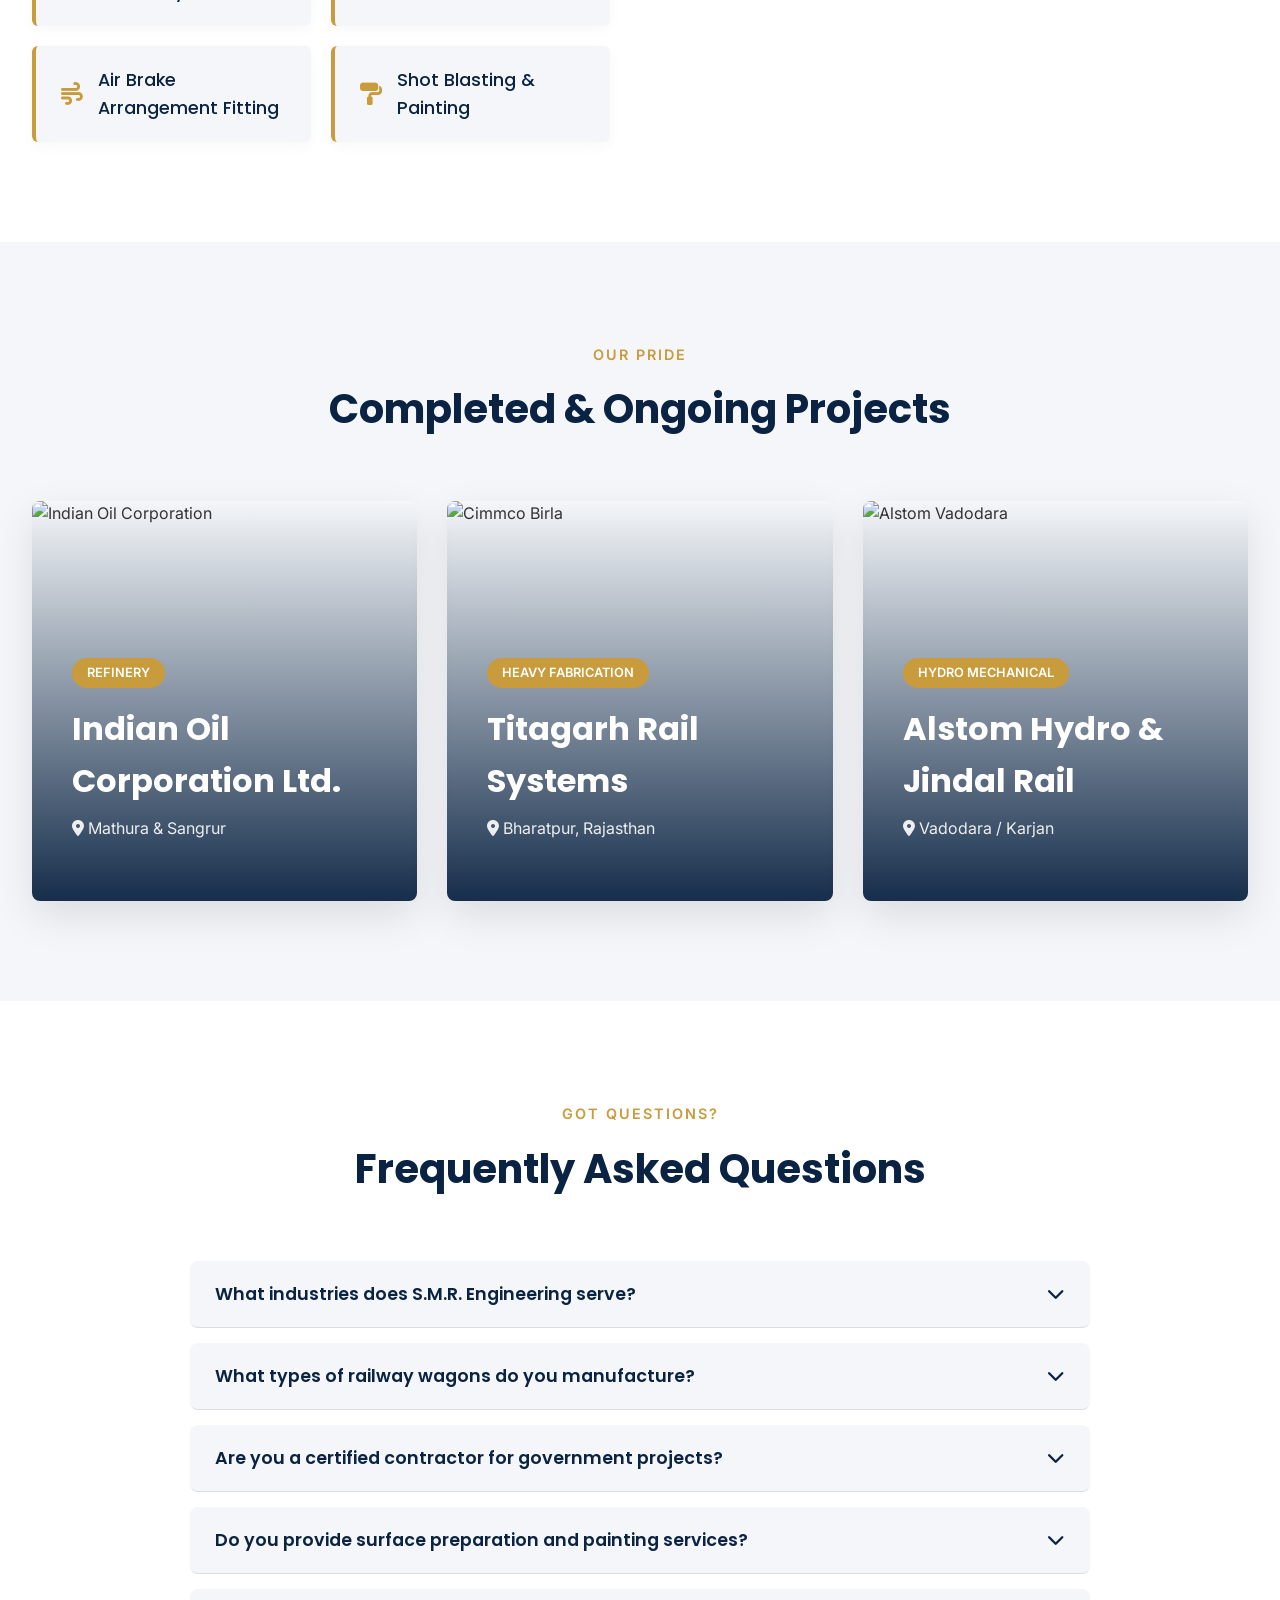
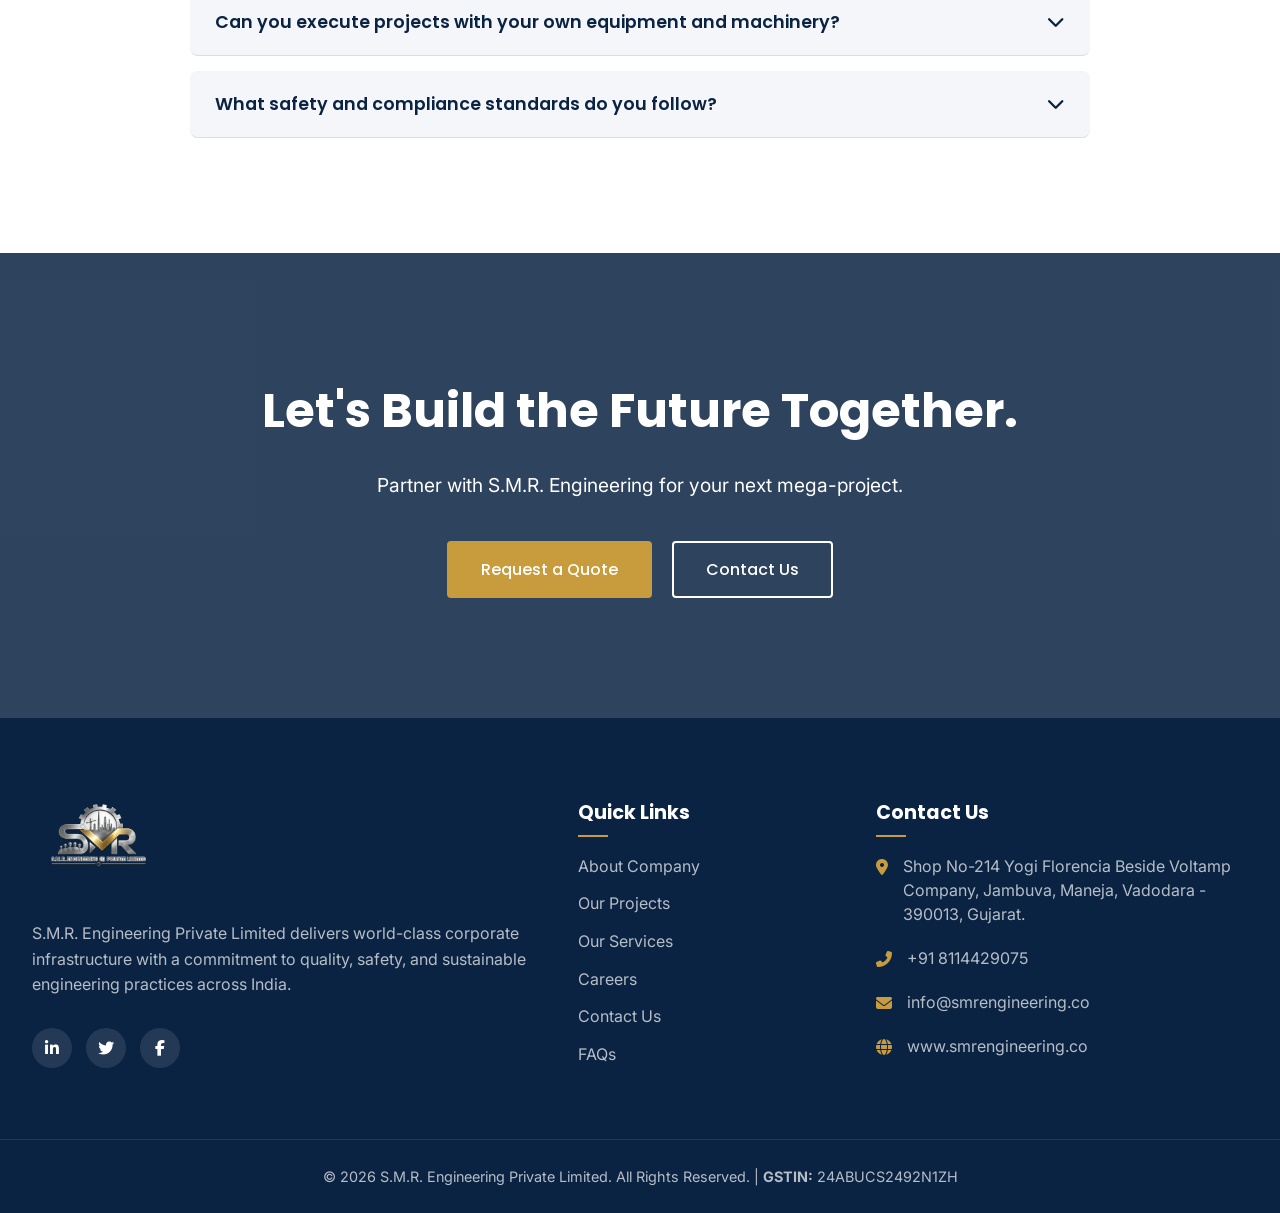
==== commit 72cb26b4: "Update print statement from 'Hello' to 'Goodbye'" ====
--- a/index.html
+++ b/index.html
@@ -475,6 +475,7 @@
                     <li><a href="about.html">About Company</a></li>
                     <li><a href="projects.html">Our Projects</a></li>
                     <li><a href="services.html">Our Services</a></li>
+                    <li><a href="careers.html">Careers</a></li>
                     <li><a href="contact.html">Contact Us</a></li>
                     <li><a href="faq.html">FAQs</a></li>
                 </ul>
